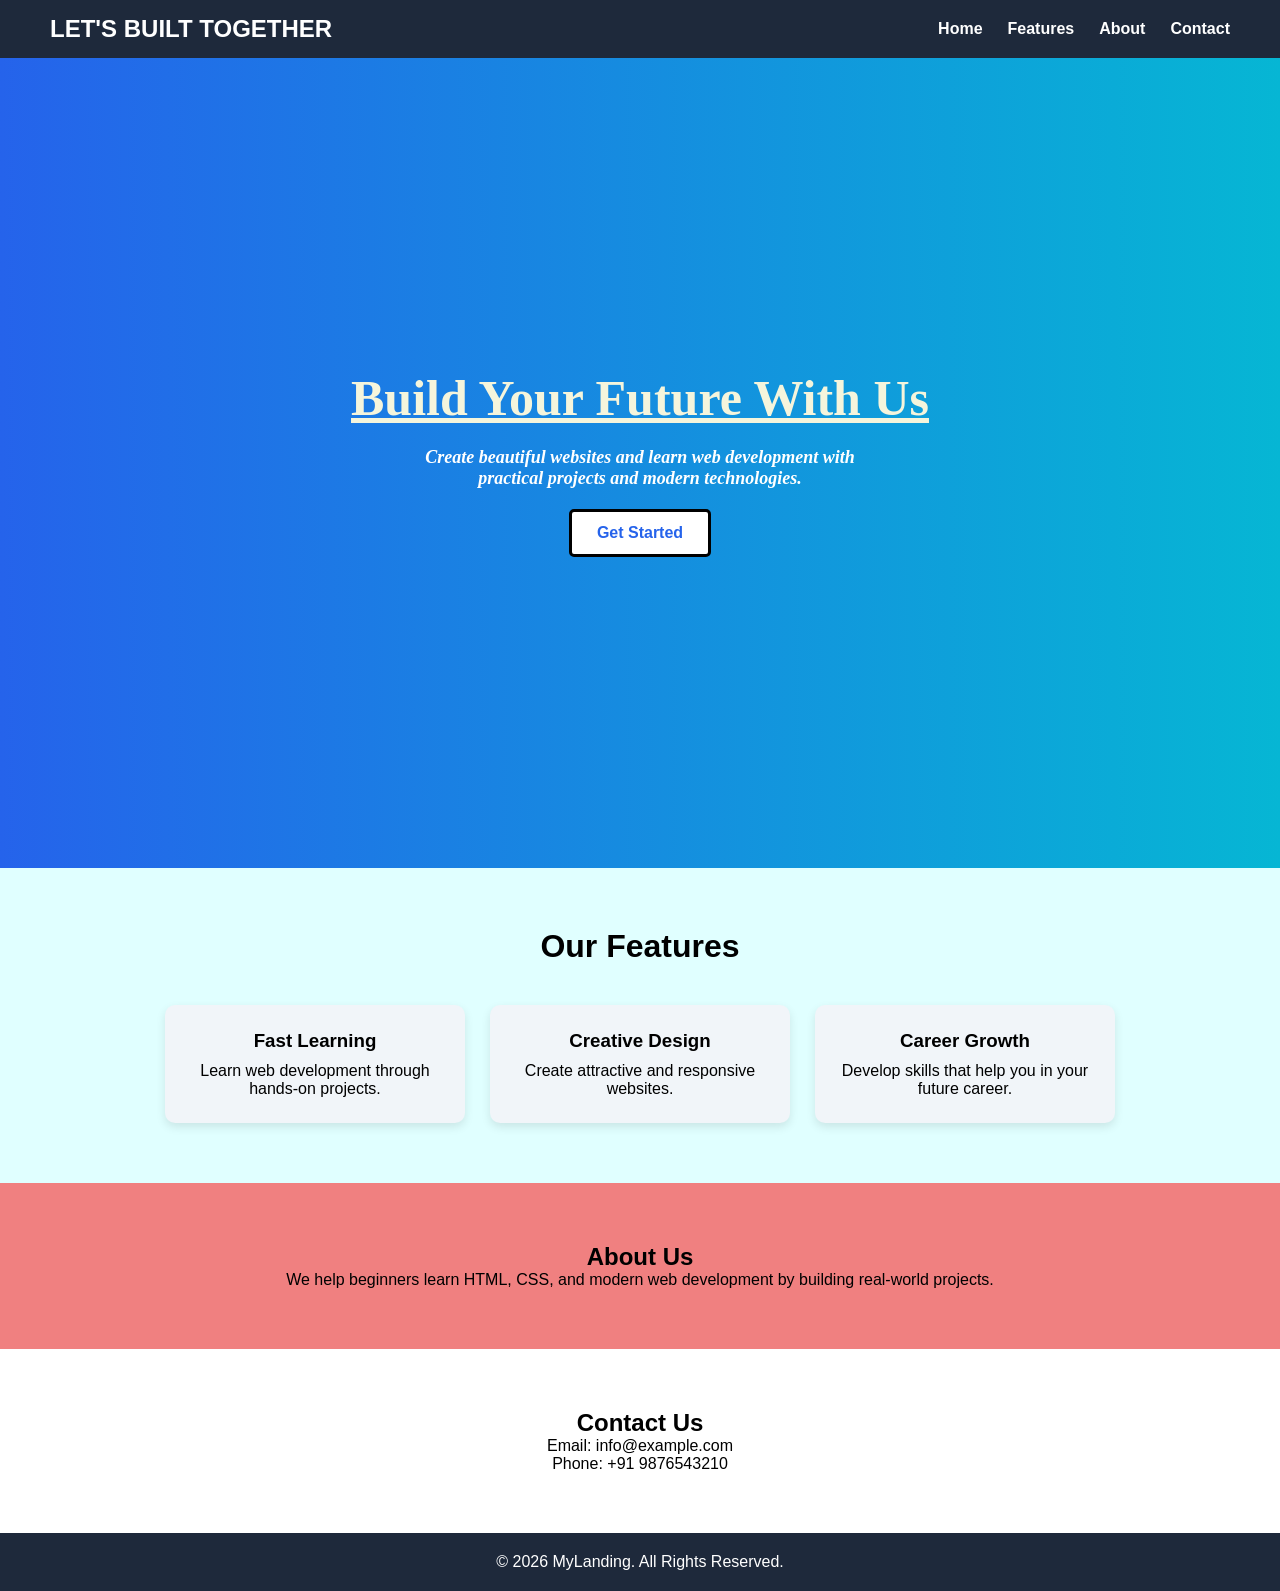
==== index.html @ 7205c3d4 "Rename landing page.html to index.html" ====
<!DOCTYPE html>
<html lang="en">
<head>
    <meta charset="UTF-8">
    <meta name="viewport" content="width=device-width, initial-scale=1.0">
    <title>Creative Landing Page</title>
    <link rel="stylesheet" href="style1.css">
</head>
<body>

    <!-- Header -->
    <header>
        <nav>
            <h2 class="logo">LET'S BUILT TOGETHER</h2>
            <ul>
                <li><a href="#">Home</a></li>
                <li><a href="#features">Features</a></li>
                <li><a href="#about">About</a></li>
                <li><a href="#contact">Contact</a></li>
            </ul>
        </nav>
    </header>

    <!-- Hero Section -->
    <section class="hero">
        <div class="hero-content">
            <h1>Build Your Future With Us</h1>
            <p>
                Create beautiful websites and learn web development
                with practical projects and modern technologies.
            </p>
            <button>Get Started</button>
        </div>
    </section>

    <!-- Features Section -->
    <section id="features" class="features">
        <h2>Our Features</h2>

        <div class="feature-container">
            <div class="card">
                <h3>Fast Learning</h3>
                <p>Learn web development through hands-on projects.</p>
            </div>

            <div class="card">
                <h3>Creative Design</h3>
                <p>Create attractive and responsive websites.</p>
            </div>

            <div class="card">
                <h3>Career Growth</h3>
                <p>Develop skills that help you in your future career.</p>
            </div>
        </div>
    </section>

    <!-- About Section -->
    <section id="about" class="about">
        <h2>About Us</h2>
        <p>
            We help beginners learn HTML, CSS, and modern web
            development by building real-world projects.
        </p>
    </section>

    <!-- Contact Section -->
    <section id="contact" class="contact">
        <h2>Contact Us</h2>
        <p>Email: info@example.com</p>
        <p>Phone: +91 9876543210</p>
    </section>

    <!-- Footer -->
    <footer>
        <p>© 2026 MyLanding. All Rights Reserved.</p>
    </footer>

</body>
</html>
---- style1.css ----
*{
    margin:0;
    padding:0;
    box-sizing:border-box;
    font-family:Arial, sans-serif;
}

/* Header */
header{
    background:#1e293b;
    padding:15px 50px;
}

nav{
    display:flex;
    justify-content:space-between;
    align-items:center;
}

.logo{
    color:white;
}

nav ul{
    list-style:none;
    display:flex;
}

nav ul li{
    margin-left:25px;
}

nav ul li a{
    text-decoration:none;
    color:white;
    font-weight:bold;
}

nav ul li a:hover{
    color:#38bdf8;
}

/* Hero Section */
.hero{
    height:90vh;
    background:linear-gradient(to right,#2563eb,#06b6d4);
    display:flex;
    justify-content:center;
    align-items:center;
    text-align:center;
    color:white;
}

.hero-content h1{
    font-size:50px;
    margin-bottom:20px;
    font-family: 'Times New Roman', Times, serif;
    text-decoration: underline;
    color: beige;
}

.hero-content p{
    font-size:18px;
    width:60%;
    margin:auto;
    margin-bottom:20px;
    font-style:italic;
    font-weight: bold;
    font-family: Cambria, Cochin, Georgia, Times, 'Times New Roman', serif;
}

.hero button{
    padding:12px 25px;
    border:solid;
    border-color: black;
    border-radius:5px;
    background:white;
    color:#2563eb;
    font-size:16px;
    cursor:pointer;
    font-weight:bold;
    font-family: 'Franklin Gothic Medium', 'Arial Narrow', Arial, sans-serif;
}

.hero button:hover{
    background:pink;
}

/* Features */
.features{
    padding:60px 50px;
    text-align:center;
    background-color: lightcyan;
}

.features h2{
    margin-bottom:40px;
    color:black;
    font-size: xx-large;
    font-style: bolder;
}

.feature-container{
    display:flex;
    justify-content:center;
    gap:25px;
    flex-wrap:wrap;
}

.card{
    width:300px;
    padding:25px;
    border-radius:10px;
    background:#f1f5f9;
    box-shadow:0px 4px 10px rgba(0,0,0,0.1);
}

.card h3{
    margin-bottom:10px;
}

/* About */
.about{
    background:lightcoral;
    padding:60px;
    text-align:center;
    font-family: 'Franklin Gothic Medium', 'Arial Narrow', Arial, sans-serif;
}

/* Contact */
.contact{
    padding:60px;
    text-align:center;
}

/* Footer */
footer{
    background:#1e293b;
    color:white;
    text-align:center;
    padding:20px;
}
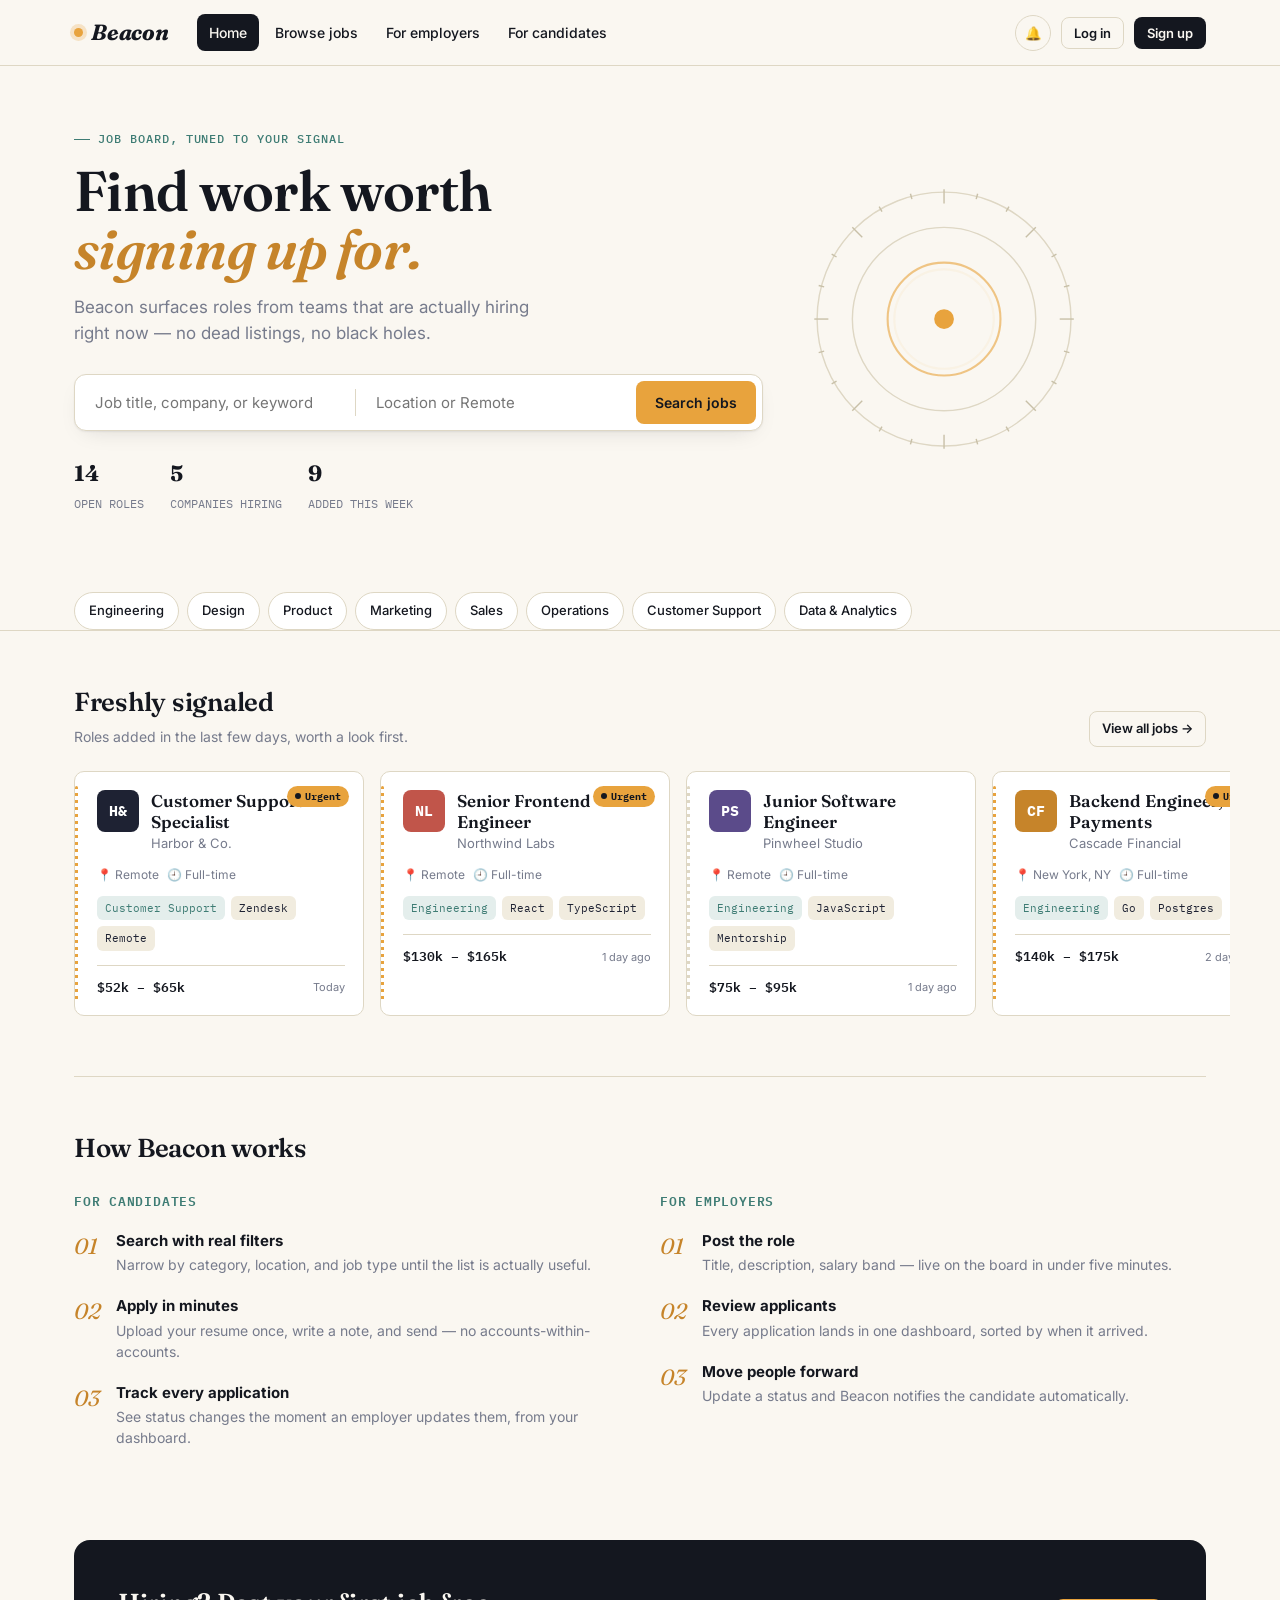
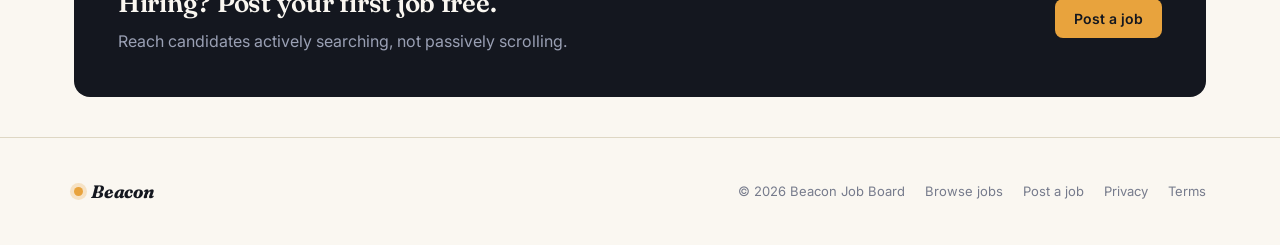
==== commit 86d5e6f2: "Rename beacon-job-board.html to index.html" ====
--- a/index.html
+++ b/index.html
@@ -1,80 +1,1204 @@
-<!DOCTYPE html>
-<html lang="en">
-<head>
-    <meta charset="UTF-8">
-    <meta name="viewport" content="width=device-width, initial-scale=1.0">
-    <title>Creative Landing Page</title>
-    <link rel="stylesheet" href="style1.css">
-</head>
-<body>
-
-    <!-- Header -->
-    <header>
-        <nav>
-            <h2 class="logo">LET'S BUILT TOGETHER</h2>
-            <ul>
-                <li><a href="#">Home</a></li>
-                <li><a href="#features">Features</a></li>
-                <li><a href="#about">About</a></li>
-                <li><a href="#contact">Contact</a></li>
-            </ul>
-        </nav>
-    </header>
-
-    <!-- Hero Section -->
-    <section class="hero">
-        <div class="hero-content">
-            <h1>Build Your Future With Us</h1>
-            <p>
-                Create beautiful websites and learn web development
-                with practical projects and modern technologies.
-            </p>
-            <button>Get Started</button>
-        </div>
-    </section>
-
-    <!-- Features Section -->
-    <section id="features" class="features">
-        <h2>Our Features</h2>
-
-        <div class="feature-container">
-            <div class="card">
-                <h3>Fast Learning</h3>
-                <p>Learn web development through hands-on projects.</p>
-            </div>
-
-            <div class="card">
-                <h3>Creative Design</h3>
-                <p>Create attractive and responsive websites.</p>
-            </div>
-
-            <div class="card">
-                <h3>Career Growth</h3>
-                <p>Develop skills that help you in your future career.</p>
-            </div>
-        </div>
-    </section>
-
-    <!-- About Section -->
-    <section id="about" class="about">
-        <h2>About Us</h2>
-        <p>
-            We help beginners learn HTML, CSS, and modern web
-            development by building real-world projects.
-        </p>
-    </section>
-
-    <!-- Contact Section -->
-    <section id="contact" class="contact">
-        <h2>Contact Us</h2>
-        <p>Email: info@example.com</p>
-        <p>Phone: +91 9876543210</p>
-    </section>
-
-    <!-- Footer -->
-    <footer>
-        <p>© 2026 MyLanding. All Rights Reserved.</p>
-    </footer>
-
-</body>
-</html>
+<!DOCTYPE html>
+<html lang="en">
+<head>
+<meta charset="UTF-8">
+<meta name="viewport" content="width=device-width, initial-scale=1.0">
+<title>Beacon — Find work worth signing up for</title>
+<link rel="preconnect" href="https://fonts.googleapis.com">
+<link href="https://fonts.googleapis.com/css2?family=Fraunces:ital,opsz,wght@0,9..144,400;0,9..144,600;0,9..144,700;1,9..144,600&family=Inter:wght@400;500;600;700&family=IBM+Plex+Mono:wght@400;500&display=swap" rel="stylesheet">
+<style>
+/* ============ TOKENS ============ */
+:root{
+  --ink:#14171F;
+  --ink-soft:#1E2233;
+  --paper:#FAF7F1;
+  --paper-dim:#F1ECDF;
+  --line:#DED7C4;
+  --line-dark:#333750;
+  --amber:#E8A33D;
+  --amber-dark:#C6842A;
+  --teal:#3E7C74;
+  --teal-dim:#E4EEEC;
+  --rose:#C1554A;
+  --rose-dim:#F6E4E2;
+  --text-muted:#767B8C;
+  --text-on-dark-muted:#9AA0B4;
+  --radius:10px;
+  --shadow:0 1px 2px rgba(20,23,31,0.06), 0 8px 24px -12px rgba(20,23,31,0.18);
+  --serif:'Fraunces', Georgia, serif;
+  --sans:'Inter', -apple-system, BlinkMacSystemFont, sans-serif;
+  --mono:'IBM Plex Mono', monospace;
+}
+*{box-sizing:border-box;}
+html,body{margin:0;padding:0;}
+body{
+  font-family:var(--sans);
+  background:var(--paper);
+  color:var(--ink);
+  -webkit-font-smoothing:antialiased;
+  line-height:1.5;
+}
+a{color:inherit;text-decoration:none;}
+button{font-family:inherit;cursor:pointer;}
+input,select,textarea{font-family:inherit;}
+h1,h2,h3,h4{font-family:var(--serif);font-weight:600;margin:0;letter-spacing:-0.01em;}
+p{margin:0;}
+img{max-width:100%;display:block;}
+::selection{background:var(--amber);color:var(--ink);}
+:focus-visible{outline:2px solid var(--amber-dark);outline-offset:2px;}
+
+.wrap{max-width:1180px;margin:0 auto;padding:0 24px;}
+@media(max-width:640px){.wrap{padding:0 16px;}}
+
+/* ============ NAV ============ */
+.nav{
+  position:sticky;top:0;z-index:40;
+  background:rgba(250,247,241,0.92);
+  backdrop-filter:blur(10px);
+  border-bottom:1px solid var(--line);
+}
+.nav-inner{max-width:1180px;margin:0 auto;padding:14px 24px;display:flex;align-items:center;gap:28px;}
+.brand{display:flex;align-items:center;gap:8px;font-family:var(--serif);font-style:italic;font-weight:700;font-size:22px;letter-spacing:-0.01em;}
+.brand-dot{width:9px;height:9px;border-radius:50%;background:var(--amber);box-shadow:0 0 0 4px rgba(232,163,61,0.25);flex-shrink:0;}
+.nav-links{display:flex;gap:4px;flex:1;}
+.nav-link{padding:8px 12px;border-radius:8px;font-size:14px;font-weight:500;color:var(--ink);}
+.nav-link:hover{background:var(--paper-dim);}
+.nav-link.active{background:var(--ink);color:var(--paper);}
+.nav-right{display:flex;align-items:center;gap:10px;}
+.icon-btn{width:36px;height:36px;border-radius:50%;border:1px solid var(--line);background:transparent;display:flex;align-items:center;justify-content:center;position:relative;}
+.icon-btn:hover{background:var(--paper-dim);}
+.badge-count{position:absolute;top:-4px;right:-4px;background:var(--rose);color:#fff;font-size:10px;font-weight:700;min-width:16px;height:16px;border-radius:8px;display:flex;align-items:center;justify-content:center;padding:0 3px;font-family:var(--mono);}
+.btn{
+  display:inline-flex;align-items:center;gap:6px;justify-content:center;
+  padding:10px 18px;border-radius:8px;font-size:14px;font-weight:600;border:1px solid transparent;
+  transition:transform .12s ease, background .12s ease;
+}
+.btn:active{transform:scale(0.97);}
+.btn-primary{background:var(--ink);color:var(--paper);}
+.btn-primary:hover{background:var(--ink-soft);}
+.btn-amber{background:var(--amber);color:var(--ink);}
+.btn-amber:hover{background:var(--amber-dark);}
+.btn-ghost{background:transparent;border-color:var(--line);color:var(--ink);}
+.btn-ghost:hover{background:var(--paper-dim);}
+.btn-sm{padding:7px 12px;font-size:13px;}
+.btn-danger{background:var(--rose-dim);color:var(--rose);}
+.btn-danger:hover{background:#f0d2ce;}
+.btn-block{width:100%;}
+.user-chip{display:flex;align-items:center;gap:8px;padding:5px 12px 5px 5px;border-radius:24px;background:var(--paper-dim);border:1px solid var(--line);font-size:13px;font-weight:600;}
+.avatar{width:28px;height:28px;border-radius:50%;display:flex;align-items:center;justify-content:center;font-family:var(--mono);font-size:12px;font-weight:700;color:#fff;flex-shrink:0;}
+.hamburger{display:none;width:36px;height:36px;border:1px solid var(--line);border-radius:8px;background:transparent;align-items:center;justify-content:center;}
+.mobile-menu{display:none;flex-direction:column;gap:2px;padding:10px 16px 16px;border-bottom:1px solid var(--line);background:var(--paper);}
+.mobile-menu.open{display:flex;}
+.mobile-menu .nav-link{padding:12px;}
+
+@media(max-width:860px){
+  .nav-links{display:none;}
+  .hamburger{display:flex;}
+}
+
+/* ============ HERO ============ */
+.hero{position:relative;overflow:hidden;border-bottom:1px solid var(--line);}
+.hero-inner{max-width:1180px;margin:0 auto;padding:64px 24px 56px;display:grid;grid-template-columns:1.1fr 0.7fr;gap:40px;align-items:center;}
+.eyebrow{font-family:var(--mono);font-size:12px;letter-spacing:0.08em;text-transform:uppercase;color:var(--teal);font-weight:500;display:flex;align-items:center;gap:8px;margin-bottom:14px;}
+.eyebrow::before{content:'';width:16px;height:1px;background:var(--teal);}
+.hero h1{font-size:clamp(34px,5vw,56px);line-height:1.03;max-width:620px;}
+.hero h1 em{font-style:italic;color:var(--amber-dark);}
+.hero-sub{margin-top:18px;font-size:17px;color:var(--text-muted);max-width:480px;}
+.search-bar{margin-top:28px;display:flex;background:#fff;border:1px solid var(--line);border-radius:12px;box-shadow:var(--shadow);padding:6px;gap:6px;}
+.search-bar input{flex:1;border:none;background:transparent;padding:12px 14px;font-size:15px;min-width:0;}
+.search-bar input:focus{outline:none;}
+.search-bar .divider{width:1px;background:var(--line);margin:8px 0;}
+.search-bar button{white-space:nowrap;}
+@media(max-width:640px){.search-bar{flex-direction:column;}.search-bar .divider{display:none;}}
+.stat-row{display:flex;gap:26px;margin-top:26px;flex-wrap:wrap;}
+.stat b{font-family:var(--serif);font-size:22px;display:block;}
+.stat span{font-size:12px;color:var(--text-muted);font-family:var(--mono);}
+.beacon-graphic{position:relative;width:100%;aspect-ratio:1;max-width:340px;justify-self:end;}
+@media(max-width:860px){.hero-inner{grid-template-columns:1fr;}.beacon-graphic{display:none;}}
+
+/* ============ CHIPS ============ */
+.chip-row{display:flex;gap:8px;flex-wrap:wrap;padding:22px 0 0;}
+.chip{padding:8px 14px;border-radius:20px;border:1px solid var(--line);background:#fff;font-size:13px;font-weight:500;white-space:nowrap;}
+.chip:hover{border-color:var(--ink);}
+.chip.active{background:var(--ink);color:var(--paper);border-color:var(--ink);}
+
+/* ============ SECTION ============ */
+.section{padding:52px 0;}
+.section-head{display:flex;justify-content:space-between;align-items:flex-end;margin-bottom:24px;gap:16px;}
+.section-head h2{font-size:26px;}
+.section-head .sub{color:var(--text-muted);font-size:14px;margin-top:4px;}
+
+/* ============ JOB CARD ============ */
+.card-scroll{display:flex;gap:16px;overflow-x:auto;padding-bottom:8px;margin:0 -24px;padding-left:24px;padding-right:24px;}
+.card-scroll::-webkit-scrollbar{height:6px;}
+.card-scroll::-webkit-scrollbar-thumb{background:var(--line);border-radius:3px;}
+.job-card{
+  position:relative;background:#fff;border:1px solid var(--line);border-radius:var(--radius);
+  padding:18px 18px 18px 22px;cursor:pointer;transition:box-shadow .15s ease, transform .15s ease, border-color .15s ease;
+}
+.job-card:hover{box-shadow:var(--shadow);border-color:#c8c0a8;transform:translateY(-2px);}
+.job-card::before{
+  content:'';position:absolute;left:0;top:14px;bottom:14px;width:3px;border-radius:2px;
+  background:repeating-linear-gradient(to bottom, var(--line) 0 3px, transparent 3px 7px);
+}
+.job-card.urgent::before{background:repeating-linear-gradient(to bottom, var(--amber) 0 3px, transparent 3px 7px);}
+.card-scroll .job-card{min-width:290px;max-width:290px;flex-shrink:0;}
+.job-top{display:flex;gap:12px;align-items:flex-start;}
+.logo-sq{width:42px;height:42px;border-radius:8px;flex-shrink:0;display:flex;align-items:center;justify-content:center;color:#fff;font-family:var(--mono);font-weight:700;font-size:15px;}
+.job-title{font-family:var(--serif);font-size:17px;font-weight:600;line-height:1.25;}
+.job-company{font-size:13px;color:var(--text-muted);margin-top:2px;}
+.job-meta{display:flex;flex-wrap:wrap;gap:8px;margin-top:12px;font-size:12px;color:var(--text-muted);}
+.job-meta span{display:flex;align-items:center;gap:4px;}
+.tag-row{display:flex;flex-wrap:wrap;gap:6px;margin-top:12px;}
+.tag{background:var(--paper-dim);border-radius:6px;padding:4px 8px;font-size:11px;font-family:var(--mono);color:var(--ink-soft);}
+.tag.teal{background:var(--teal-dim);color:var(--teal);}
+.tag.amber{background:#FBEBD1;color:var(--amber-dark);}
+.job-foot{display:flex;justify-content:space-between;align-items:center;margin-top:14px;padding-top:12px;border-top:1px solid var(--line);}
+.salary{font-family:var(--mono);font-size:13px;font-weight:600;}
+.posted{font-size:11px;color:var(--text-muted);}
+.urgent-pill{position:absolute;top:14px;right:14px;background:var(--amber);color:var(--ink);font-size:10px;font-weight:700;padding:3px 8px;border-radius:12px;font-family:var(--mono);display:flex;align-items:center;gap:4px;}
+.pulse-dot{width:6px;height:6px;border-radius:50%;background:var(--ink);animation:pulse 1.6s infinite;}
+@keyframes pulse{0%,100%{opacity:1;}50%{opacity:0.3;}}
+
+.job-grid{display:grid;grid-template-columns:repeat(auto-fill,minmax(280px,1fr));gap:16px;}
+
+/* ============ LISTINGS LAYOUT ============ */
+.listings-layout{display:grid;grid-template-columns:250px 1fr;gap:32px;align-items:flex-start;}
+@media(max-width:860px){.listings-layout{grid-template-columns:1fr;}}
+.filter-panel{background:#fff;border:1px solid var(--line);border-radius:var(--radius);padding:20px;position:sticky;top:80px;}
+.filter-group{margin-bottom:22px;}
+.filter-group:last-child{margin-bottom:0;}
+.filter-group h4{font-size:12px;text-transform:uppercase;letter-spacing:0.06em;font-family:var(--mono);color:var(--text-muted);margin-bottom:10px;font-weight:500;}
+.check-row{display:flex;align-items:center;gap:8px;padding:5px 0;font-size:14px;cursor:pointer;}
+.check-row input{width:15px;height:15px;accent-color:var(--ink);}
+.select-field{width:100%;padding:9px 10px;border:1px solid var(--line);border-radius:7px;background:#fff;font-size:14px;}
+.mobile-filter-toggle{display:none;margin-bottom:16px;}
+@media(max-width:860px){
+  .filter-panel{position:static;display:none;}
+  .filter-panel.open{display:block;}
+  .mobile-filter-toggle{display:flex;}
+}
+.results-head{display:flex;justify-content:space-between;align-items:center;margin-bottom:16px;flex-wrap:wrap;gap:10px;}
+.results-count{font-size:14px;color:var(--text-muted);}
+.results-count b{color:var(--ink);}
+.listings-list{display:flex;flex-direction:column;gap:12px;}
+.listings-list .job-card{padding:20px 20px 20px 24px;}
+.listings-list .job-top{align-items:center;}
+.empty-state{text-align:center;padding:60px 20px;color:var(--text-muted);}
+.empty-state h3{color:var(--ink);margin-bottom:8px;}
+
+/* ============ JOB DETAIL ============ */
+.detail-layout{display:grid;grid-template-columns:1fr 300px;gap:40px;align-items:flex-start;}
+@media(max-width:860px){.detail-layout{grid-template-columns:1fr;}}
+.detail-header{border-bottom:1px solid var(--line);padding-bottom:24px;margin-bottom:24px;}
+.back-link{display:inline-flex;align-items:center;gap:6px;font-size:13px;color:var(--text-muted);margin-bottom:18px;font-weight:500;}
+.back-link:hover{color:var(--ink);}
+.detail-title-row{display:flex;gap:16px;align-items:flex-start;}
+.detail-title-row h1{font-size:clamp(24px,3.4vw,34px);}
+.detail-meta{display:flex;gap:16px;flex-wrap:wrap;margin-top:12px;font-size:14px;color:var(--text-muted);}
+.detail-meta span{display:flex;align-items:center;gap:6px;}
+.detail-body h3{font-size:16px;margin:26px 0 10px;}
+.detail-body p, .detail-body li{color:#3B3F4D;font-size:15px;line-height:1.7;}
+.detail-body ul{padding-left:20px;margin:0;}
+.detail-body li{margin-bottom:6px;}
+.side-card{background:#fff;border:1px solid var(--line);border-radius:var(--radius);padding:20px;margin-bottom:16px;}
+.side-card h4{font-size:13px;text-transform:uppercase;letter-spacing:0.05em;font-family:var(--mono);color:var(--text-muted);margin-bottom:12px;font-weight:500;}
+.apply-box{position:sticky;top:80px;}
+.company-row{display:flex;align-items:center;gap:12px;margin-bottom:6px;}
+.company-row .logo-sq{width:44px;height:44px;}
+
+/* ============ FORMS ============ */
+.form-group{margin-bottom:18px;}
+.form-group label{display:block;font-size:13px;font-weight:600;margin-bottom:6px;}
+.form-group .hint{font-size:12px;color:var(--text-muted);margin-top:5px;}
+.form-control{width:100%;padding:11px 13px;border:1px solid var(--line);border-radius:8px;background:#fff;font-size:14px;}
+.form-control:focus{outline:none;border-color:var(--ink);}
+textarea.form-control{resize:vertical;min-height:100px;font-family:inherit;}
+.form-row{display:grid;grid-template-columns:1fr 1fr;gap:14px;}
+@media(max-width:520px){.form-row{grid-template-columns:1fr;}}
+.file-drop{border:1.5px dashed var(--line);border-radius:10px;padding:22px;text-align:center;cursor:pointer;background:var(--paper-dim);}
+.file-drop:hover{border-color:var(--ink);}
+.file-drop.has-file{border-style:solid;border-color:var(--teal);background:var(--teal-dim);}
+.role-toggle{display:flex;border:1px solid var(--line);border-radius:9px;overflow:hidden;margin-bottom:20px;}
+.role-toggle button{flex:1;padding:11px;background:#fff;font-size:14px;font-weight:600;border:none;color:var(--text-muted);}
+.role-toggle button.active{background:var(--ink);color:var(--paper);}
+.security-note{display:flex;gap:8px;align-items:flex-start;font-size:12px;color:var(--text-muted);margin-top:14px;padding:10px 12px;background:var(--paper-dim);border-radius:8px;}
+
+/* ============ MODAL ============ */
+.modal-overlay{position:fixed;inset:0;background:rgba(20,23,31,0.5);z-index:100;display:flex;align-items:center;justify-content:center;padding:20px;animation:fadeIn .15s ease;}
+@keyframes fadeIn{from{opacity:0;}to{opacity:1;}}
+.modal{background:#fff;border-radius:14px;max-width:440px;width:100%;padding:28px;max-height:90vh;overflow-y:auto;box-shadow:0 20px 60px rgba(0,0,0,0.25);}
+.modal.wide{max-width:560px;}
+.modal-head{display:flex;justify-content:space-between;align-items:center;margin-bottom:20px;}
+.modal-head h3{font-size:20px;}
+.modal-close{width:30px;height:30px;border-radius:50%;border:none;background:var(--paper-dim);font-size:16px;}
+.tabs{display:flex;gap:4px;border-bottom:1px solid var(--line);margin-bottom:24px;}
+.tab-btn{padding:10px 16px;font-size:14px;font-weight:600;color:var(--text-muted);border-bottom:2px solid transparent;background:none;border-top:none;border-left:none;border-right:none;margin-bottom:-1px;}
+.tab-btn.active{color:var(--ink);border-bottom-color:var(--amber);}
+
+/* ============ DASHBOARD ============ */
+.dash-head{display:flex;justify-content:space-between;align-items:center;margin-bottom:8px;flex-wrap:wrap;gap:12px;}
+.stat-cards{display:grid;grid-template-columns:repeat(auto-fit,minmax(150px,1fr));gap:14px;margin:24px 0 32px;}
+.stat-card{background:#fff;border:1px solid var(--line);border-radius:var(--radius);padding:18px;}
+.stat-card b{font-family:var(--serif);font-size:28px;display:block;}
+.stat-card span{font-size:12px;color:var(--text-muted);font-family:var(--mono);}
+.table-wrap{background:#fff;border:1px solid var(--line);border-radius:var(--radius);overflow:hidden;}
+.dtable{width:100%;border-collapse:collapse;font-size:14px;}
+.dtable th{text-align:left;padding:12px 16px;font-size:11px;text-transform:uppercase;letter-spacing:0.05em;color:var(--text-muted);font-family:var(--mono);font-weight:500;background:var(--paper-dim);border-bottom:1px solid var(--line);}
+.dtable td{padding:14px 16px;border-bottom:1px solid var(--line);vertical-align:middle;}
+.dtable tr:last-child td{border-bottom:none;}
+.dtable .actions{display:flex;gap:6px;flex-wrap:wrap;}
+.status-badge{padding:4px 10px;border-radius:20px;font-size:11px;font-weight:700;font-family:var(--mono);text-transform:uppercase;letter-spacing:0.03em;display:inline-block;}
+.status-active{background:var(--teal-dim);color:var(--teal);}
+.status-closed{background:#EEE9DC;color:var(--text-muted);}
+.status-new{background:#E3E8FB;color:#3B4FCC;}
+.status-reviewed{background:#FBEBD1;color:var(--amber-dark);}
+.status-interview{background:var(--teal-dim);color:var(--teal);}
+.status-hired{background:#DCF0D8;color:#2F7A24;}
+.status-rejected{background:var(--rose-dim);color:var(--rose);}
+@media(max-width:700px){.table-wrap{overflow-x:auto;}.dtable{min-width:640px;}}
+.skill-editor{display:flex;flex-wrap:wrap;gap:8px;margin-top:8px;}
+.skill-chip{background:var(--paper-dim);padding:5px 10px 5px 12px;border-radius:16px;font-size:12px;display:flex;align-items:center;gap:6px;}
+.skill-chip button{background:none;border:none;color:var(--text-muted);font-size:14px;line-height:1;padding:0;}
+
+/* ============ TOAST ============ */
+.toast-stack{position:fixed;bottom:20px;right:20px;z-index:200;display:flex;flex-direction:column;gap:10px;max-width:340px;}
+@media(max-width:520px){.toast-stack{left:16px;right:16px;max-width:none;}}
+.toast{background:var(--ink);color:var(--paper);padding:14px 16px;border-radius:10px;font-size:13px;display:flex;gap:10px;align-items:flex-start;box-shadow:0 10px 30px rgba(0,0,0,0.25);animation:slideUp .2s ease;}
+@keyframes slideUp{from{opacity:0;transform:translateY(8px);}to{opacity:1;transform:translateY(0);}}
+.toast b{color:var(--amber);}
+
+/* ============ FOOTER ============ */
+.site-footer{border-top:1px solid var(--line);padding:40px 0;margin-top:40px;}
+.footer-row{display:flex;justify-content:space-between;align-items:center;flex-wrap:wrap;gap:16px;}
+.footer-row .brand{font-size:18px;}
+.footer-links{display:flex;gap:20px;font-size:13px;color:var(--text-muted);flex-wrap:wrap;}
+
+/* ============ HOW IT WORKS ============ */
+.how-grid{display:grid;grid-template-columns:1fr 1fr;gap:40px;}
+@media(max-width:760px){.how-grid{grid-template-columns:1fr;}}
+.how-col h3{font-size:13px;text-transform:uppercase;letter-spacing:0.06em;font-family:var(--mono);color:var(--teal);margin-bottom:18px;}
+.step{display:flex;gap:14px;margin-bottom:20px;}
+.step-num{font-family:var(--serif);font-style:italic;font-size:22px;color:var(--amber-dark);flex-shrink:0;width:28px;}
+.step p{font-size:14px;color:var(--text-muted);margin-top:2px;}
+.step strong{font-size:15px;display:block;}
+
+.cta-band{background:var(--ink);color:var(--paper);border-radius:16px;padding:44px;display:flex;justify-content:space-between;align-items:center;flex-wrap:wrap;gap:20px;margin:20px 0;}
+.cta-band h2{color:var(--paper);font-size:26px;}
+.cta-band p{color:var(--text-on-dark-muted);margin-top:6px;}
+
+.notif-panel{position:absolute;top:48px;right:0;width:320px;background:#fff;border:1px solid var(--line);border-radius:12px;box-shadow:var(--shadow);z-index:60;overflow:hidden;}
+.notif-item{padding:14px 16px;border-bottom:1px solid var(--line);font-size:13px;}
+.notif-item:last-child{border-bottom:none;}
+.notif-item .t{font-size:11px;color:var(--text-muted);font-family:var(--mono);margin-top:4px;}
+.notif-empty{padding:24px;text-align:center;color:var(--text-muted);font-size:13px;}
+
+.page-pad{padding:40px 0 60px;}
+.center-col{max-width:520px;margin:0 auto;}
+.success-box{text-align:center;padding:50px 20px;}
+.success-icon{width:64px;height:64px;border-radius:50%;background:var(--teal-dim);color:var(--teal);display:flex;align-items:center;justify-content:center;margin:0 auto 20px;font-size:28px;}
+</style>
+</head>
+<body>
+<div id="app"></div>
+<div id="toast-stack" class="toast-stack"></div>
+
+<script>
+(function(){
+
+/* ================= DATA ================= */
+const CATEGORIES = ['Engineering','Design','Product','Marketing','Sales','Operations','Customer Support','Data & Analytics'];
+const TYPES = ['Full-time','Part-time','Contract','Internship'];
+const AVATAR_COLORS = ['#3E7C74','#C6842A','#3B4FCC','#C1554A','#5B4B8A','#1E2233','#2F7A24'];
+
+function colorFor(str){
+  let h=0; for(let i=0;i<str.length;i++) h = str.charCodeAt(i) + ((h<<5)-h);
+  return AVATAR_COLORS[Math.abs(h)%AVATAR_COLORS.length];
+}
+function initials(name){
+  return name.split(' ').map(w=>w[0]).slice(0,2).join('').toUpperCase();
+}
+
+let jobIdCounter = 100;
+const RAW_JOBS = [
+ {title:'Senior Frontend Engineer',company:'Northwind Labs',category:'Engineering',location:'Remote',type:'Full-time',salaryMin:130,salaryMax:165,daysAgo:1,urgent:true,tags:['React','TypeScript','Remote-first'],desc:"Northwind Labs builds infrastructure tooling used by thousands of engineering teams. You'll own the frontend architecture for our developer dashboard, working closely with design and platform engineering.",resp:['Lead the rebuild of our core dashboard in React and TypeScript','Set frontend architecture standards across three product teams','Mentor two mid-level engineers and review design proposals','Partner with product and design on new feature rollouts'],reqs:['5+ years building production web applications','Deep knowledge of React, TypeScript, and modern build tooling','Experience owning architecture decisions, not just implementing them','Comfortable working async across time zones']},
+ {title:'Product Designer',company:'Northwind Labs',category:'Design',location:'San Francisco, CA',type:'Full-time',salaryMin:115,salaryMax:145,daysAgo:3,urgent:false,tags:['Figma','Design Systems'],desc:"We're looking for a product designer to help shape the next generation of our developer tools, from early concept sketches through shipped, polished UI.",resp:['Design end-to-end flows for new platform features','Maintain and extend our shared component library','Run lightweight user research and synthesize findings','Collaborate directly with engineers during implementation'],reqs:['3+ years of product design experience','A portfolio showing systems thinking, not just visuals','Fluency in Figma and prototyping tools','Experience designing for technical audiences a plus']},
+ {title:'Backend Engineer, Payments',company:'Cascade Financial',category:'Engineering',location:'New York, NY',type:'Full-time',salaryMin:140,salaryMax:175,daysAgo:2,urgent:true,tags:['Go','Postgres','Fintech'],desc:"Cascade Financial is rebuilding how small businesses move money. Join the payments team to build the ledger and settlement systems that process millions of transactions monthly.",resp:['Design and build services handling money movement and settlement','Improve reliability and observability of the payments pipeline','Work with compliance to ensure regulatory requirements are met','Participate in an on-call rotation for payment-critical services'],reqs:['4+ years backend engineering experience, ideally with Go or Java','Experience with distributed systems and data consistency guarantees','Prior fintech or payments experience is a strong plus','Comfort working in a regulated environment']},
+ {title:'Growth Marketing Manager',company:'Cascade Financial',category:'Marketing',location:'New York, NY',type:'Full-time',salaryMin:95,salaryMax:120,daysAgo:6,urgent:false,tags:['SEO','Lifecycle','B2B'],desc:"Own the growth marketing function for Cascade's small business banking product, from acquisition campaigns through lifecycle and retention programs.",resp:['Plan and execute paid and organic acquisition campaigns','Build lifecycle email and in-app messaging programs','Own the growth marketing budget and report on ROI','Partner with product on onboarding and activation experiments'],reqs:['4+ years in growth or performance marketing, B2B preferred','Strong analytical skills and comfort with SQL basics','Experience with lifecycle tools like Braze or Customer.io','Excellent written communication']},
+ {title:'Customer Support Specialist',company:'Harbor & Co.',category:'Customer Support',location:'Remote',type:'Full-time',salaryMin:52,salaryMax:65,daysAgo:0,urgent:true,tags:['Zendesk','Remote'],desc:"Harbor & Co. sells handmade home goods to customers worldwide. We're looking for a support specialist who genuinely enjoys solving problems and making people's day a little better.",resp:['Respond to customer inquiries across email and chat','Troubleshoot order, shipping, and product issues','Document recurring issues and flag trends to the product team','Maintain our help center articles'],reqs:['1+ years in a customer-facing support role','Excellent written communication','Comfortable working independently in a remote setting','Experience with Zendesk or similar tools a plus']},
+ {title:'Warehouse Operations Lead',company:'Harbor & Co.',category:'Operations',location:'Austin, TX',type:'Full-time',salaryMin:58,salaryMax:70,daysAgo:9,urgent:false,tags:['Logistics','Inventory'],desc:"Lead day-to-day operations at our Austin fulfillment center, overseeing a small team and ensuring orders ship accurately and on time.",resp:['Manage daily warehouse operations and a team of six associates','Own inventory accuracy and cycle counts','Improve pick, pack, and ship processes','Coordinate with carriers on shipping logistics'],reqs:['2+ years in warehouse or fulfillment operations','Experience leading a small team','Comfortable with inventory management software','Strong organizational skills']},
+ {title:'Data Analyst',company:'Bluefield Health',category:'Data & Analytics',location:'Remote',type:'Full-time',salaryMin:90,salaryMax:115,daysAgo:4,urgent:false,tags:['SQL','Python','Healthcare'],desc:"Bluefield Health builds software for clinical scheduling. As a data analyst, you'll help clinical operations teams understand utilization and outcomes across hundreds of care sites.",resp:['Build and maintain dashboards used by clinical ops leadership','Analyze scheduling and utilization data to find efficiency gains','Partner with product to define key metrics for new features','Present findings to non-technical stakeholders'],reqs:['2+ years in a data analyst or similar role','Strong SQL skills and familiarity with Python or R','Experience with BI tools like Looker or Tableau','Healthcare experience is a plus, not required']},
+ {title:'Account Executive',company:'Bluefield Health',category:'Sales',location:'Chicago, IL',type:'Full-time',salaryMin:80,salaryMax:110,daysAgo:12,urgent:false,tags:['SaaS','Healthcare','Quota-carrying'],desc:"Sell Bluefield's scheduling platform into mid-sized clinics and hospital systems, owning the full cycle from discovery to close.",resp:['Manage a full-cycle sales pipeline for mid-market accounts','Run product demos tailored to clinical operations buyers','Negotiate contracts and close new business','Collaborate with customer success on smooth handoffs'],reqs:['3+ years of B2B SaaS sales experience','Healthcare or clinical software experience preferred','Track record of hitting or exceeding quota','Comfortable with a consultative sales process']},
+ {title:'Junior Software Engineer',company:'Pinwheel Studio',category:'Engineering',location:'Remote',type:'Full-time',salaryMin:75,salaryMax:95,daysAgo:1,urgent:false,tags:['JavaScript','Mentorship','Remote'],desc:"Pinwheel Studio makes creative tools for independent game developers. We're hiring a junior engineer to join our small, close-knit team and grow quickly with real mentorship.",resp:['Build features across our web-based editor','Fix bugs reported by our creator community','Pair regularly with senior engineers on larger projects','Write tests and documentation for what you ship'],reqs:['1-2 years of professional or internship experience','Solid JavaScript fundamentals','Genuine curiosity and willingness to ask questions','A portfolio or side projects are a plus']},
+ {title:'UX Researcher (Contract)',company:'Pinwheel Studio',category:'Design',location:'Remote',type:'Contract',salaryMin:60,salaryMax:75,daysAgo:15,urgent:false,tags:['Research','3-month contract'],desc:"A three-month contract to run a foundational research study on how independent creators discover and adopt new tools inside our editor.",resp:['Plan and conduct 15-20 user interviews','Synthesize findings into an actionable report','Present recommendations to the product and design team','Help define research practices for future studies'],reqs:['3+ years of UX research experience','Experience with both qualitative and quantitative methods','Strong synthesis and storytelling skills','Available for a 3-month engagement']},
+ {title:'DevOps Engineer',company:'Cascade Financial',category:'Engineering',location:'Remote',type:'Full-time',salaryMin:135,salaryMax:160,daysAgo:5,urgent:false,tags:['AWS','Kubernetes','Terraform'],desc:"Own the infrastructure that keeps Cascade's payment systems reliable, secure, and easy for other engineers to deploy against.",resp:['Maintain and improve our Kubernetes-based infrastructure','Build CI/CD pipelines used by every engineering team','Own infrastructure-as-code practices with Terraform','Lead incident response for infrastructure issues'],reqs:['4+ years in DevOps, SRE, or infrastructure engineering','Deep experience with AWS, Kubernetes, and Terraform','Strong understanding of security best practices','Experience in a regulated or high-uptime environment']},
+ {title:'Marketing Intern',company:'Harbor & Co.',category:'Marketing',location:'Austin, TX',type:'Internship',salaryMin:20,salaryMax:24,daysAgo:8,urgent:false,tags:['Internship','Content'],desc:"A summer internship supporting the Harbor & Co. marketing team across content, social, and email campaigns.",resp:['Draft copy for email campaigns and product pages','Support social media content calendar and scheduling','Help analyze campaign performance data','Assist with photoshoots for new product launches'],reqs:['Currently pursuing a degree in marketing, communications, or related field','Strong writing skills','Interest in ecommerce or consumer brands','Available for a 10-12 week summer internship']},
+ {title:'Product Manager, Platform',company:'Northwind Labs',category:'Product',location:'San Francisco, CA',type:'Full-time',salaryMin:145,salaryMax:180,daysAgo:2,urgent:true,tags:['B2B','Developer Tools'],desc:"Own the roadmap for Northwind's platform APIs, working directly with the engineers and customers who build on top of us every day.",resp:['Define and prioritize the platform API roadmap','Talk to customers weekly to understand integration pain points','Write clear specs and partner closely with engineering','Track adoption metrics and report progress to leadership'],reqs:['4+ years of product management experience','Experience with developer-facing or API products','Strong technical fluency, ability to read API docs and specs','Excellent written and verbal communication']},
+ {title:'Part-Time Bookkeeper',company:'Harbor & Co.',category:'Operations',location:'Austin, TX',type:'Part-time',salaryMin:28,salaryMax:34,daysAgo:20,urgent:false,tags:['QuickBooks','Part-time'],desc:"Support our small finance team with day-to-day bookkeeping for a growing ecommerce business, roughly 20 hours per week.",resp:['Reconcile accounts payable and receivable weekly','Maintain accurate records in QuickBooks','Prepare monthly financial summaries for leadership','Support the annual audit process'],reqs:['2+ years of bookkeeping experience','Proficiency with QuickBooks','High attention to detail','Available approximately 20 hours per week']},
+];
+
+const jobs = RAW_JOBS.map((j,i)=>({
+  id: 'job-'+(i+1),
+  applicants: Math.floor(Math.random()*40)+2,
+  status:'Active',
+  employerId: 'emp-seed',
+  ...j
+}));
+
+let notifications = [];
+function addNotification(text){
+  notifications.unshift({id:'n'+Date.now()+Math.random(), text, time:'Just now'});
+}
+
+const candidateSeed = {
+  name:'Jordan Blake', email:'jordan@blake.dev', headline:'Frontend Engineer · React & TypeScript',
+  skills:['React','TypeScript','CSS','Accessibility'], resume:'jordan-blake-resume.pdf',
+  applications:[
+    {jobId:'job-1', date:'3 days ago', status:'Reviewed'},
+    {jobId:'job-9', date:'1 week ago', status:'New'},
+  ],
+  saved:['job-4','job-13']
+};
+
+/* ================= STATE ================= */
+const state = {
+  route:'home',
+  params:{},
+  user:null, // {role:'employer'|'candidate', name, email, ...}
+  search:'', locationSearch:'',
+  filters:{categories:[], types:[], location:'', remoteOnly:false},
+  sort:'newest',
+  mobileMenuOpen:false,
+  mobileFiltersOpen:false,
+  notifPanelOpen:false,
+  authModal:null, // 'login' | 'signup' | null
+  authRole:'candidate',
+  employerTab:'overview',
+  candidateTab:'applications',
+  applyJobId:null,
+  applySubmitted:false,
+  resumeFileName:null,
+  listingsLimit:8,
+};
+
+function go(route, params){
+  state.route = route; state.params = params||{}; state.mobileMenuOpen=false; state.mobileFiltersOpen=false; state.notifPanelOpen=false;
+  window.scrollTo(0,0);
+  render();
+}
+
+/* ================= UTILS ================= */
+function timeAgo(days){
+  if(days===0) return 'Today';
+  if(days===1) return '1 day ago';
+  if(days<7) return days+' days ago';
+  if(days<14) return '1 week ago';
+  return Math.floor(days/7)+' weeks ago';
+}
+function fmtSalary(min,max){ return '$'+min+'k – $'+max+'k'; }
+function esc(s){ return String(s).replace(/[&<>"']/g, c=>({'&':'&amp;','<':'&lt;','>':'&gt;','"':'&quot;',"'":'&#39;'}[c])); }
+
+function showToast(msg, emailLine){
+  const stack = document.getElementById('toast-stack');
+  const el = document.createElement('div');
+  el.className='toast';
+  el.innerHTML = '<span>✦</span><span>'+msg+(emailLine?('<br><b>✉ '+emailLine+'</b>'):'')+'</span>';
+  stack.appendChild(el);
+  setTimeout(()=>{ el.style.transition='opacity .3s ease'; el.style.opacity='0'; setTimeout(()=>el.remove(),300); }, 3800);
+}
+
+function getJob(id){ return jobs.find(j=>j.id===id); }
+
+/* ================= TEMPLATES ================= */
+
+function beaconSVG(){
+  return `<svg viewBox="0 0 200 200" width="100%" height="100%">
+    <circle cx="100" cy="100" r="90" fill="none" stroke="#DED7C4" stroke-width="1"/>
+    <circle cx="100" cy="100" r="65" fill="none" stroke="#DED7C4" stroke-width="1"/>
+    <circle cx="100" cy="100" r="40" fill="none" stroke="#E8A33D" stroke-width="1.5" opacity="0.6"/>
+    ${Array.from({length:24}).map((_,i)=>{
+      const ang = (i/24)*Math.PI*2;
+      const r1=92, r2 = i%3===0? 82:88;
+      const x1=100+r1*Math.cos(ang), y1=100+r1*Math.sin(ang);
+      const x2=100+r2*Math.cos(ang), y2=100+r2*Math.sin(ang);
+      return `<line x1="${x1}" y1="${y1}" x2="${x2}" y2="${y2}" stroke="#C8C0A8" stroke-width="1"/>`;
+    }).join('')}
+    <circle cx="100" cy="100" r="7" fill="#E8A33D"/>
+    <circle cx="100" cy="100" r="7" fill="none" stroke="#E8A33D" stroke-width="1.5">
+      <animate attributeName="r" values="7;38;7" dur="3s" repeatCount="indefinite"/>
+      <animate attributeName="opacity" values="0.8;0;0.8" dur="3s" repeatCount="indefinite"/>
+    </circle>
+  </svg>`;
+}
+
+function jobCardTpl(j){
+  const saved = state.user && state.user.role==='candidate' && (state.user.saved||[]).includes(j.id);
+  return `
+  <div class="job-card ${j.urgent?'urgent':''}" data-action="view-job" data-id="${j.id}">
+    ${j.urgent?`<div class="urgent-pill"><span class="pulse-dot"></span>Urgent</div>`:''}
+    <div class="job-top">
+      <div class="logo-sq" style="background:${colorFor(j.company)}">${initials(j.company)}</div>
+      <div>
+        <div class="job-title">${esc(j.title)}</div>
+        <div class="job-company">${esc(j.company)}</div>
+      </div>
+    </div>
+    <div class="job-meta">
+      <span>📍 ${esc(j.location)}</span>
+      <span>🕘 ${esc(j.type)}</span>
+    </div>
+    <div class="tag-row">
+      <span class="tag teal">${esc(j.category)}</span>
+      ${j.tags.slice(0,2).map(t=>`<span class="tag">${esc(t)}</span>`).join('')}
+    </div>
+    <div class="job-foot">
+      <span class="salary">${fmtSalary(j.salaryMin,j.salaryMax)}</span>
+      <span class="posted">${timeAgo(j.daysAgo)}</span>
+    </div>
+  </div>`;
+}
+
+function navTpl(){
+  const active = r => state.route===r?'active':'';
+  const notifCount = notifications.length;
+  return `
+  <div class="nav">
+    <div class="nav-inner">
+      <a class="brand" data-action="go" data-route="home"><span class="brand-dot"></span>Beacon</a>
+      <div class="nav-links">
+        <a class="nav-link ${active('home')}" data-action="go" data-route="home">Home</a>
+        <a class="nav-link ${active('listings')}" data-action="go" data-route="listings">Browse jobs</a>
+        <a class="nav-link ${active('employer')}" data-action="go-employer">For employers</a>
+        <a class="nav-link ${active('candidate')}" data-action="go-candidate">For candidates</a>
+      </div>
+      <div class="nav-right">
+        <div style="position:relative;">
+          <button class="icon-btn" data-action="toggle-notif" title="Notifications">🔔${notifCount?`<span class="badge-count">${notifCount}</span>`:''}</button>
+          ${state.notifPanelOpen?notifPanelTpl():''}
+        </div>
+        ${state.user?userChipTpl():`
+          <button class="btn btn-ghost btn-sm" data-action="open-auth" data-mode="login">Log in</button>
+          <button class="btn btn-primary btn-sm" data-action="open-auth" data-mode="signup">Sign up</button>
+        `}
+        <button class="hamburger" data-action="toggle-mobile-menu">${state.mobileMenuOpen?'✕':'☰'}</button>
+      </div>
+    </div>
+    <div class="mobile-menu ${state.mobileMenuOpen?'open':''}">
+      <a class="nav-link" data-action="go" data-route="home">Home</a>
+      <a class="nav-link" data-action="go" data-route="listings">Browse jobs</a>
+      <a class="nav-link" data-action="go-employer">For employers</a>
+      <a class="nav-link" data-action="go-candidate">For candidates</a>
+      ${!state.user?`<a class="nav-link" data-action="open-auth" data-mode="login">Log in</a>
+      <a class="nav-link" data-action="open-auth" data-mode="signup">Sign up</a>`:''}
+    </div>
+  </div>`;
+}
+
+function notifPanelTpl(){
+  return `<div class="notif-panel">
+    ${notifications.length? notifications.slice(0,6).map(n=>`<div class="notif-item">${n.text}<div class="t">${n.time}</div></div>`).join('')
+    : `<div class="notif-empty">No notifications yet.<br>Apply to a job or post one to see updates here.</div>`}
+  </div>`;
+}
+
+function userChipTpl(){
+  const u = state.user;
+  return `<div class="user-chip" data-action="go-dashboard" style="cursor:pointer;">
+    <div class="avatar" style="background:${colorFor(u.name)}">${initials(u.name)}</div>
+    ${esc(u.name.split(' ')[0])}
+  </div>
+  <button class="btn btn-ghost btn-sm" data-action="logout">Log out</button>`;
+}
+
+function footerTpl(){
+  return `<div class="site-footer"><div class="wrap footer-row">
+    <div class="brand"><span class="brand-dot"></span>Beacon</div>
+    <div class="footer-links">
+      <span>© 2026 Beacon Job Board</span>
+      <a data-action="go" data-route="listings">Browse jobs</a>
+      <a data-action="go-employer">Post a job</a>
+      <a href="#" data-action="none">Privacy</a>
+      <a href="#" data-action="none">Terms</a>
+    </div>
+  </div></div>`;
+}
+
+/* ---------- HOME ---------- */
+function homeTpl(){
+  const featured = [...jobs].sort((a,b)=>a.daysAgo-b.daysAgo).slice(0,6);
+  const companies = new Set(jobs.map(j=>j.company)).size;
+  const addedThisWeek = jobs.filter(j=>j.daysAgo<7).length;
+  return `
+  <div class="hero">
+    <div class="hero-inner">
+      <div>
+        <div class="eyebrow">Job board, tuned to your signal</div>
+        <h1>Find work worth<br><em>signing up for.</em></h1>
+        <p class="hero-sub">Beacon surfaces roles from teams that are actually hiring right now — no dead listings, no black holes.</p>
+        <div class="search-bar">
+          <input id="home-search-kw" type="text" placeholder="Job title, company, or keyword" value="${esc(state.search)}">
+          <div class="divider"></div>
+          <input id="home-search-loc" type="text" placeholder="Location or Remote" value="${esc(state.locationSearch)}">
+          <button class="btn btn-amber" data-action="home-search">Search jobs</button>
+        </div>
+        <div class="stat-row">
+          <div class="stat"><b>${jobs.length}</b><span>OPEN ROLES</span></div>
+          <div class="stat"><b>${companies}</b><span>COMPANIES HIRING</span></div>
+          <div class="stat"><b>${addedThisWeek}</b><span>ADDED THIS WEEK</span></div>
+        </div>
+      </div>
+      <div class="beacon-graphic">${beaconSVG()}</div>
+    </div>
+    <div class="wrap">
+      <div class="chip-row">
+        ${CATEGORIES.map(c=>`<a class="chip" data-action="filter-category-go" data-cat="${esc(c)}">${esc(c)}</a>`).join('')}
+      </div>
+    </div>
+  </div>
+
+  <div class="wrap">
+    <div class="section">
+      <div class="section-head">
+        <div><h2>Freshly signaled</h2><div class="sub">Roles added in the last few days, worth a look first.</div></div>
+        <a class="btn btn-ghost btn-sm" data-action="go" data-route="listings">View all jobs →</a>
+      </div>
+      <div class="card-scroll">
+        ${featured.map(jobCardTpl).join('')}
+      </div>
+    </div>
+
+    <div class="section" style="border-top:1px solid var(--line);">
+      <div class="section-head"><div><h2>How Beacon works</h2></div></div>
+      <div class="how-grid">
+        <div class="how-col">
+          <h3>For candidates</h3>
+          <div class="step"><div class="step-num">01</div><div><strong>Search with real filters</strong><p>Narrow by category, location, and job type until the list is actually useful.</p></div></div>
+          <div class="step"><div class="step-num">02</div><div><strong>Apply in minutes</strong><p>Upload your resume once, write a note, and send — no accounts-within-accounts.</p></div></div>
+          <div class="step"><div class="step-num">03</div><div><strong>Track every application</strong><p>See status changes the moment an employer updates them, from your dashboard.</p></div></div>
+        </div>
+        <div class="how-col">
+          <h3>For employers</h3>
+          <div class="step"><div class="step-num">01</div><div><strong>Post the role</strong><p>Title, description, salary band — live on the board in under five minutes.</p></div></div>
+          <div class="step"><div class="step-num">02</div><div><strong>Review applicants</strong><p>Every application lands in one dashboard, sorted by when it arrived.</p></div></div>
+          <div class="step"><div class="step-num">03</div><div><strong>Move people forward</strong><p>Update a status and Beacon notifies the candidate automatically.</p></div></div>
+        </div>
+      </div>
+    </div>
+
+    <div class="cta-band">
+      <div><h2>Hiring? Post your first job free.</h2><p>Reach candidates actively searching, not passively scrolling.</p></div>
+      <button class="btn btn-amber" data-action="go-employer">Post a job</button>
+    </div>
+  </div>`;
+}
+
+/* ---------- LISTINGS ---------- */
+function filteredJobs(){
+  let list = jobs.slice();
+  const kw = (state.search||'').toLowerCase().trim();
+  if(kw) list = list.filter(j=> j.title.toLowerCase().includes(kw) || j.company.toLowerCase().includes(kw) || j.tags.some(t=>t.toLowerCase().includes(kw)));
+  const loc = (state.locationSearch||'').toLowerCase().trim();
+  if(loc) list = list.filter(j=> j.location.toLowerCase().includes(loc) || (loc==='remote' && j.location==='Remote'));
+  if(state.filters.categories.length) list = list.filter(j=>state.filters.categories.includes(j.category));
+  if(state.filters.types.length) list = list.filter(j=>state.filters.types.includes(j.type));
+  if(state.filters.location) list = list.filter(j=>j.location===state.filters.location);
+  if(state.filters.remoteOnly) list = list.filter(j=>j.location==='Remote');
+  if(state.sort==='newest') list.sort((a,b)=>a.daysAgo-b.daysAgo);
+  if(state.sort==='salary') list.sort((a,b)=>b.salaryMax-a.salaryMax);
+  return list;
+}
+
+function listingsTpl(){
+  const list = filteredJobs();
+  const shown = list.slice(0, state.listingsLimit);
+  const locations = [...new Set(jobs.map(j=>j.location))].sort();
+  return `
+  <div class="wrap page-pad">
+    <div class="section-head">
+      <div><h2>Browse jobs</h2><div class="sub">Search and filter roles from every company on Beacon.</div></div>
+    </div>
+    <div class="search-bar" style="margin-bottom:20px;">
+      <input id="list-search-kw" type="text" placeholder="Job title, company, or keyword" value="${esc(state.search)}">
+      <div class="divider"></div>
+      <input id="list-search-loc" type="text" placeholder="Location or Remote" value="${esc(state.locationSearch)}">
+      <button class="btn btn-primary" data-action="list-search">Search</button>
+    </div>
+
+    <button class="btn btn-ghost mobile-filter-toggle" data-action="toggle-mobile-filters">⚙ Filters</button>
+
+    <div class="listings-layout">
+      <div class="filter-panel ${state.mobileFiltersOpen?'open':''}">
+        <div class="filter-group">
+          <h4>Category</h4>
+          ${CATEGORIES.map(c=>`<label class="check-row"><input type="checkbox" data-action="toggle-cat" data-cat="${esc(c)}" ${state.filters.categories.includes(c)?'checked':''}> ${esc(c)}</label>`).join('')}
+        </div>
+        <div class="filter-group">
+          <h4>Job type</h4>
+          ${TYPES.map(t=>`<label class="check-row"><input type="checkbox" data-action="toggle-type" data-type="${esc(t)}" ${state.filters.types.includes(t)?'checked':''}> ${esc(t)}</label>`).join('')}
+        </div>
+        <div class="filter-group">
+          <h4>Location</h4>
+          <select class="select-field" data-action="set-location-filter">
+            <option value="">All locations</option>
+            ${locations.map(l=>`<option value="${esc(l)}" ${state.filters.location===l?'selected':''}>${esc(l)}</option>`).join('')}
+          </select>
+        </div>
+        <div class="filter-group">
+          <label class="check-row"><input type="checkbox" data-action="toggle-remote" ${state.filters.remoteOnly?'checked':''}> Remote only</label>
+        </div>
+        <button class="btn btn-ghost btn-sm btn-block" data-action="clear-filters">Clear filters</button>
+      </div>
+
+      <div>
+        <div class="results-head">
+          <div class="results-count"><b>${list.length}</b> jobs found</div>
+          <select class="select-field" style="width:auto;" data-action="set-sort">
+            <option value="newest" ${state.sort==='newest'?'selected':''}>Newest first</option>
+            <option value="salary" ${state.sort==='salary'?'selected':''}>Highest salary</option>
+          </select>
+        </div>
+        ${shown.length? `<div class="listings-list">${shown.map(jobCardTpl).join('')}</div>`
+          : `<div class="empty-state"><h3>No jobs match those filters</h3><p>Try clearing a filter or searching a broader term.</p></div>`}
+        ${list.length>shown.length? `<div style="text-align:center;margin-top:20px;"><button class="btn btn-ghost" data-action="load-more">Load more jobs</button></div>`:''}
+      </div>
+    </div>
+  </div>`;
+}
+
+/* ---------- JOB DETAIL ---------- */
+function jobDetailTpl(){
+  const j = getJob(state.params.id);
+  if(!j) return `<div class="wrap page-pad"><div class="empty-state"><h3>Job not found</h3><a class="btn btn-primary" data-action="go" data-route="listings">Browse jobs</a></div></div>`;
+  const similar = jobs.filter(x=>x.id!==j.id && x.category===j.category).slice(0,3);
+  const applied = state.user && state.user.role==='candidate' && (state.user.applications||[]).some(a=>a.jobId===j.id);
+  const saved = state.user && state.user.role==='candidate' && (state.user.saved||[]).includes(j.id);
+  return `
+  <div class="wrap page-pad">
+    <a class="back-link" data-action="go" data-route="listings">← Back to all jobs</a>
+    <div class="detail-layout">
+      <div>
+        <div class="detail-header">
+          <div class="detail-title-row">
+            <div class="logo-sq" style="width:52px;height:52px;font-size:18px;background:${colorFor(j.company)}">${initials(j.company)}</div>
+            <div>
+              <h1>${esc(j.title)}</h1>
+              <div style="margin-top:4px;color:var(--text-muted);font-size:15px;">${esc(j.company)}</div>
+            </div>
+          </div>
+          <div class="detail-meta">
+            <span>📍 ${esc(j.location)}</span>
+            <span>🕘 ${esc(j.type)}</span>
+            <span>💰 ${fmtSalary(j.salaryMin,j.salaryMax)}</span>
+            <span>🗓 Posted ${timeAgo(j.daysAgo)}</span>
+            <span>👥 ${j.applicants} applicants</span>
+          </div>
+          <div class="tag-row" style="margin-top:14px;">
+            <span class="tag teal">${esc(j.category)}</span>
+            ${j.tags.map(t=>`<span class="tag">${esc(t)}</span>`).join('')}
+          </div>
+        </div>
+        <div class="detail-body">
+          <h3>About the role</h3>
+          <p>${esc(j.desc)}</p>
+          <h3>What you'll do</h3>
+          <ul>${j.resp.map(r=>`<li>${esc(r)}</li>`).join('')}</ul>
+          <h3>What we're looking for</h3>
+          <ul>${j.reqs.map(r=>`<li>${esc(r)}</li>`).join('')}</ul>
+        </div>
+      </div>
+      <div class="apply-box">
+        <div class="side-card">
+          ${applied? `<div class="status-badge status-new" style="margin-bottom:10px;">Applied</div><p style="font-size:13px;color:var(--text-muted);">You've already applied to this role. Track it from your dashboard.</p><button class="btn btn-ghost btn-block" style="margin-top:12px;" data-action="go-candidate">View application</button>`
+          : `<button class="btn btn-amber btn-block" data-action="start-apply" data-id="${j.id}">Apply for this job</button>`}
+          <button class="btn btn-ghost btn-block" style="margin-top:10px;" data-action="toggle-save" data-id="${j.id}">${saved?'★ Saved':'☆ Save job'}</button>
+        </div>
+        <div class="side-card">
+          <h4>About ${esc(j.company)}</h4>
+          <p style="font-size:13px;color:var(--text-muted);line-height:1.6;">${esc(j.company)} is hiring across ${new Set(jobs.filter(x=>x.company===j.company).map(x=>x.category)).size} teams right now, with ${jobs.filter(x=>x.company===j.company).length} open roles on Beacon.</p>
+        </div>
+        ${similar.length? `<div class="side-card">
+          <h4>Similar roles</h4>
+          ${similar.map(s=>`<div data-action="view-job" data-id="${s.id}" style="cursor:pointer;padding:8px 0;border-bottom:1px solid var(--line);">
+            <div style="font-size:13px;font-weight:600;">${esc(s.title)}</div>
+            <div style="font-size:12px;color:var(--text-muted);">${esc(s.company)} · ${esc(s.location)}</div>
+          </div>`).join('')}
+        </div>`:''}
+      </div>
+    </div>
+  </div>`;
+}
+
+/* ---------- APPLY ---------- */
+function applyTpl(){
+  const j = getJob(state.applyJobId);
+  if(!j) return `<div class="wrap page-pad"><div class="empty-state"><h3>Nothing to apply to yet</h3><a class="btn btn-primary" data-action="go" data-route="listings">Browse jobs</a></div></div>`;
+  if(state.applySubmitted){
+    return `<div class="wrap page-pad"><div class="center-col success-box">
+      <div class="success-icon">✓</div>
+      <h2>Application sent</h2>
+      <p style="color:var(--text-muted);margin-top:10px;">Your application for <strong>${esc(j.title)}</strong> at ${esc(j.company)} is in. We'll let you know the moment there's an update.</p>
+      <div class="security-note" style="text-align:left;margin-top:20px;">✉ <span>A confirmation email was sent to ${esc(state.user?state.user.email:'you')}. Employers will contact you at this address if they move you forward.</span></div>
+      <div style="display:flex;gap:10px;justify-content:center;margin-top:24px;flex-wrap:wrap;">
+        <button class="btn btn-primary" data-action="go" data-route="listings">Keep browsing</button>
+        <button class="btn btn-ghost" data-action="go-candidate">View my applications</button>
+      </div>
+    </div></div>`;
+  }
+  const u = state.user;
+  return `<div class="wrap page-pad">
+    <a class="back-link" data-action="go" data-route="job" data-id="${j.id}">← Back to job</a>
+    <div class="center-col">
+      <div class="side-card" style="margin-bottom:20px;">
+        <div class="company-row">
+          <div class="logo-sq" style="background:${colorFor(j.company)}">${initials(j.company)}</div>
+          <div><div style="font-weight:600;">${esc(j.title)}</div><div style="font-size:13px;color:var(--text-muted);">${esc(j.company)} · ${esc(j.location)}</div></div>
+        </div>
+      </div>
+      <h2 style="margin-bottom:18px;">Apply for this role</h2>
+      <form id="apply-form">
+        <div class="form-row">
+          <div class="form-group"><label>Full name</label><input required class="form-control" name="name" value="${esc(u?u.name:'')}"></div>
+          <div class="form-group"><label>Email</label><input required type="email" class="form-control" name="email" value="${esc(u?u.email:'')}"></div>
+        </div>
+        <div class="form-group"><label>Phone</label><input class="form-control" name="phone" placeholder="(555) 555-0192"></div>
+        <div class="form-group">
+          <label>Resume</label>
+          <label class="file-drop ${state.resumeFileName?'has-file':''}" for="resume-input">
+            ${state.resumeFileName? `📄 ${esc(state.resumeFileName)} — click to change` : '⬆ Click to upload your resume (PDF or DOCX)'}
+          </label>
+          <input id="resume-input" type="file" accept=".pdf,.doc,.docx" style="display:none;">
+        </div>
+        <div class="form-group"><label>Cover note <span style="font-weight:400;color:var(--text-muted);">(optional)</span></label>
+          <textarea class="form-control" name="cover" placeholder="A couple sentences on why this role is a fit..."></textarea>
+        </div>
+        <button class="btn btn-amber btn-block" type="submit">Submit application</button>
+        <div class="security-note">🔒 <span>Your information is only shared with ${esc(j.company)} for this application.</span></div>
+      </form>
+    </div>
+  </div>`;
+}
+
+/* ---------- AUTH MODAL ---------- */
+function authModalTpl(){
+  if(!state.authModal) return '';
+  const mode = state.authModal;
+  return `<div class="modal-overlay" data-action="close-modal-overlay">
+    <div class="modal" data-stop>
+      <div class="modal-head"><h3>${mode==='login'?'Welcome back':'Create your account'}</h3><button class="modal-close" data-action="close-modal">✕</button></div>
+      <div class="role-toggle">
+        <button class="${state.authRole==='candidate'?'active':''}" data-action="set-auth-role" data-role="candidate">I'm a candidate</button>
+        <button class="${state.authRole==='employer'?'active':''}" data-action="set-auth-role" data-role="employer">I'm an employer</button>
+      </div>
+      <form id="auth-form">
+        ${mode==='signup'?`<div class="form-group"><label>Full name</label><input required class="form-control" name="name" placeholder="${state.authRole==='employer'?'Your name':'Jordan Blake'}"></div>`:''}
+        ${mode==='signup' && state.authRole==='employer'?`<div class="form-group"><label>Company name</label><input required class="form-control" name="company" placeholder="Northwind Labs"></div>`:''}
+        <div class="form-group"><label>Email</label><input required type="email" class="form-control" name="email" placeholder="you@example.com"></div>
+        <div class="form-group"><label>Password</label><input required type="password" class="form-control" name="password" placeholder="••••••••" minlength="4"></div>
+        <button class="btn btn-primary btn-block" type="submit">${mode==='login'?'Log in':'Create account'}</button>
+      </form>
+      <div class="security-note">🔒 <span>This is a prototype — no real accounts are created and any email/password combination will work.</span></div>
+      <p style="text-align:center;font-size:13px;margin-top:16px;color:var(--text-muted);">
+        ${mode==='login'?`New to Beacon? <a data-action="open-auth" data-mode="signup" style="color:var(--ink);font-weight:600;">Sign up</a>`
+        :`Already have an account? <a data-action="open-auth" data-mode="login" style="color:var(--ink);font-weight:600;">Log in</a>`}
+      </p>
+    </div>
+  </div>`;
+}
+
+/* ---------- EMPLOYER DASHBOARD ---------- */
+function employerJobs(){
+  const name = state.user?state.user.name:'';
+  return jobs.filter(j=>j.employerId==='emp-'+name || j.postedByMe);
+}
+
+function employerDashboardTpl(){
+  const myJobs = jobs.filter(j=>j.postedByMe);
+  const totalApplicants = myJobs.reduce((s,j)=>s+j.applicants+(j.newApplicants?j.newApplicants.length:0),0);
+  const tab = state.employerTab;
+  return `<div class="wrap page-pad">
+    <div class="dash-head">
+      <div><h2>Employer dashboard</h2><div class="sub" style="color:var(--text-muted);font-size:14px;margin-top:4px;">${esc(state.user.company||state.user.name)}</div></div>
+      <button class="btn btn-amber" data-action="set-emp-tab" data-tab="post">+ Post a new job</button>
+    </div>
+    <div class="stat-cards">
+      <div class="stat-card"><b>${myJobs.length}</b><span>ACTIVE POSTINGS</span></div>
+      <div class="stat-card"><b>${totalApplicants}</b><span>TOTAL APPLICANTS</span></div>
+      <div class="stat-card"><b>${myJobs.filter(j=>j.urgent).length}</b><span>MARKED URGENT</span></div>
+    </div>
+    <div class="tabs">
+      <button class="tab-btn ${tab==='overview'?'active':''}" data-action="set-emp-tab" data-tab="overview">My postings</button>
+      <button class="tab-btn ${tab==='post'?'active':''}" data-action="set-emp-tab" data-tab="post">Post a job</button>
+      <button class="tab-btn ${tab==='applicants'?'active':''}" data-action="set-emp-tab" data-tab="applicants">Applicants</button>
+    </div>
+    ${tab==='overview'?employerPostingsTpl(myJobs):''}
+    ${tab==='post'?employerPostFormTpl():''}
+    ${tab==='applicants'?employerApplicantsTpl(myJobs):''}
+  </div>`;
+}
+
+function employerPostingsTpl(myJobs){
+  if(!myJobs.length) return `<div class="empty-state"><h3>No jobs posted yet</h3><p>Post your first role to start receiving applicants.</p><button class="btn btn-primary" style="margin-top:14px;" data-action="set-emp-tab" data-tab="post">Post a job</button></div>`;
+  return `<div class="table-wrap"><table class="dtable">
+    <thead><tr><th>Job title</th><th>Location</th><th>Status</th><th>Applicants</th><th>Posted</th><th></th></tr></thead>
+    <tbody>
+    ${myJobs.map(j=>`<tr>
+      <td>${esc(j.title)}</td>
+      <td>${esc(j.location)}</td>
+      <td><span class="status-badge ${j.status==='Active'?'status-active':'status-closed'}">${j.status}</span></td>
+      <td>${j.applicants+(j.newApplicants?j.newApplicants.length:0)}</td>
+      <td>${timeAgo(j.daysAgo)}</td>
+      <td class="actions">
+        <button class="btn btn-ghost btn-sm" data-action="view-job" data-id="${j.id}">View</button>
+        <button class="btn btn-ghost btn-sm" data-action="toggle-job-status" data-id="${j.id}">${j.status==='Active'?'Close':'Reopen'}</button>
+        <button class="btn btn-danger btn-sm" data-action="delete-job" data-id="${j.id}">Delete</button>
+      </td>
+    </tr>`).join('')}
+    </tbody>
+  </table></div>`;
+}
+
+function employerPostFormTpl(){
+  return `<div class="table-wrap" style="padding:24px;">
+    <form id="post-job-form">
+      <div class="form-row">
+        <div class="form-group"><label>Job title</label><input required class="form-control" name="title" placeholder="Senior Backend Engineer"></div>
+        <div class="form-group"><label>Category</label><select required class="form-control" name="category"><option value="">Select category</option>${CATEGORIES.map(c=>`<option>${esc(c)}</option>`).join('')}</select></div>
+      </div>
+      <div class="form-row">
+        <div class="form-group"><label>Location</label><input required class="form-control" name="location" placeholder="Remote / City, State"></div>
+        <div class="form-group"><label>Job type</label><select required class="form-control" name="type">${TYPES.map(t=>`<option>${esc(t)}</option>`).join('')}</select></div>
+      </div>
+      <div class="form-row">
+        <div class="form-group"><label>Min salary (k)</label><input required type="number" class="form-control" name="salaryMin" placeholder="90"></div>
+        <div class="form-group"><label>Max salary (k)</label><input required type="number" class="form-control" name="salaryMax" placeholder="120"></div>
+      </div>
+      <div class="form-group"><label>Job description</label><textarea required class="form-control" name="desc" placeholder="What is this role, and why does it matter to your team?"></textarea></div>
+      <div class="form-group"><label>Responsibilities <span style="font-weight:400;color:var(--text-muted);">(one per line)</span></label><textarea class="form-control" name="resp" placeholder="Own the roadmap for...&#10;Partner with design on..."></textarea></div>
+      <div class="form-group"><label>Requirements <span style="font-weight:400;color:var(--text-muted);">(one per line)</span></label><textarea class="form-control" name="reqs" placeholder="3+ years of experience...&#10;Strong communication skills"></textarea></div>
+      <div class="form-group"><label class="check-row"><input type="checkbox" name="urgent"> Mark as urgent hire</label></div>
+      <button class="btn btn-amber btn-block" type="submit">Publish job</button>
+    </form>
+  </div>`;
+}
+
+function employerApplicantsTpl(myJobs){
+  const rows = [];
+  myJobs.forEach(j=>{
+    (j.newApplicants||[]).forEach(a=>rows.push({job:j, app:a}));
+  });
+  if(!rows.length) return `<div class="empty-state"><h3>No applicants yet</h3><p>When candidates apply to your postings, they'll show up here.</p></div>`;
+  return `<div class="table-wrap"><table class="dtable">
+    <thead><tr><th>Candidate</th><th>Applied to</th><th>Applied</th><th>Status</th><th></th></tr></thead>
+    <tbody>
+    ${rows.map((r,i)=>`<tr>
+      <td>${esc(r.app.name)}<div style="font-size:12px;color:var(--text-muted);">${esc(r.app.email)}</div></td>
+      <td>${esc(r.job.title)}</td>
+      <td>${esc(r.app.date)}</td>
+      <td><span class="status-badge status-${r.app.status.toLowerCase()}">${esc(r.app.status)}</span></td>
+      <td class="actions">
+        <select class="select-field" style="font-size:12px;padding:5px 8px;" data-action="set-app-status" data-job="${r.job.id}" data-app="${r.app.id}">
+          ${['New','Reviewed','Interview','Hired','Rejected'].map(s=>`<option value="${s}" ${r.app.status===s?'selected':''}>${s}</option>`).join('')}
+        </select>
+      </td>
+    </tr>`).join('')}
+    </tbody>
+  </table></div>`;
+}
+
+/* ---------- CANDIDATE DASHBOARD ---------- */
+function candidateDashboardTpl(){
+  const u = state.user;
+  const tab = state.candidateTab;
+  const apps = u.applications||[];
+  const saved = (u.saved||[]).map(id=>getJob(id)).filter(Boolean);
+  return `<div class="wrap page-pad">
+    <div class="dash-head"><div><h2>Candidate dashboard</h2><div class="sub" style="color:var(--text-muted);font-size:14px;margin-top:4px;">${esc(u.name)}</div></div></div>
+    <div class="stat-cards">
+      <div class="stat-card"><b>${apps.length}</b><span>APPLICATIONS SENT</span></div>
+      <div class="stat-card"><b>${apps.filter(a=>a.status==='Interview').length}</b><span>IN INTERVIEW</span></div>
+      <div class="stat-card"><b>${saved.length}</b><span>SAVED JOBS</span></div>
+    </div>
+    <div class="tabs">
+      <button class="tab-btn ${tab==='applications'?'active':''}" data-action="set-cand-tab" data-tab="applications">My applications</button>
+      <button class="tab-btn ${tab==='saved'?'active':''}" data-action="set-cand-tab" data-tab="saved">Saved jobs</button>
+      <button class="tab-btn ${tab==='profile'?'active':''}" data-action="set-cand-tab" data-tab="profile">Profile</button>
+    </div>
+    ${tab==='applications'?candidateApplicationsTpl(apps):''}
+    ${tab==='saved'?candidateSavedTpl(saved):''}
+    ${tab==='profile'?candidateProfileTpl(u):''}
+  </div>`;
+}
+
+function candidateApplicationsTpl(apps){
+  if(!apps.length) return `<div class="empty-state"><h3>No applications yet</h3><p>Jobs you apply to will show up here with live status updates.</p><button class="btn btn-primary" style="margin-top:14px;" data-action="go" data-route="listings">Browse jobs</button></div>`;
+  return `<div class="table-wrap"><table class="dtable">
+    <thead><tr><th>Job</th><th>Company</th><th>Applied</th><th>Status</th><th></th></tr></thead>
+    <tbody>
+    ${apps.map(a=>{ const j=getJob(a.jobId); if(!j) return ''; return `<tr>
+      <td>${esc(j.title)}</td><td>${esc(j.company)}</td><td>${esc(a.date)}</td>
+      <td><span class="status-badge status-${a.status.toLowerCase()}">${esc(a.status)}</span></td>
+      <td><button class="btn btn-ghost btn-sm" data-action="view-job" data-id="${j.id}">View job</button></td>
+    </tr>`; }).join('')}
+    </tbody>
+  </table></div>`;
+}
+function candidateSavedTpl(saved){
+  if(!saved.length) return `<div class="empty-state"><h3>No saved jobs</h3><p>Tap "Save job" on any listing to keep it here.</p></div>`;
+  return `<div class="job-grid">${saved.map(jobCardTpl).join('')}</div>`;
+}
+function candidateProfileTpl(u){
+  return `<div class="table-wrap" style="padding:24px;max-width:520px;">
+    <form id="profile-form">
+      <div class="form-group"><label>Full name</label><input class="form-control" name="name" value="${esc(u.name)}"></div>
+      <div class="form-group"><label>Headline</label><input class="form-control" name="headline" value="${esc(u.headline||'')}" placeholder="e.g. Frontend Engineer · React"></div>
+      <div class="form-group">
+        <label>Skills</label>
+        <div class="skill-editor" id="skill-editor">
+          ${(u.skills||[]).map(s=>`<span class="skill-chip">${esc(s)}<button type="button" data-action="remove-skill" data-skill="${esc(s)}">✕</button></span>`).join('')}
+        </div>
+        <input class="form-control" id="skill-input" style="margin-top:8px;" placeholder="Type a skill and press Enter">
+      </div>
+      <div class="form-group">
+        <label>Resume</label>
+        <label class="file-drop ${u.resume?'has-file':''}" for="profile-resume-input">${u.resume?`📄 ${esc(u.resume)} — click to change`:'⬆ Upload your resume'}</label>
+        <input id="profile-resume-input" type="file" style="display:none;" accept=".pdf,.doc,.docx">
+      </div>
+      <button class="btn btn-primary" type="submit">Save profile</button>
+    </form>
+  </div>`;
+}
+
+/* ================= MASTER RENDER ================= */
+function render(){
+  let body = '';
+  if(state.route==='home') body = homeTpl();
+  else if(state.route==='listings') body = listingsTpl();
+  else if(state.route==='job') body = jobDetailTpl();
+  else if(state.route==='apply') body = applyTpl();
+  else if(state.route==='employer') body = employerDashboardTpl();
+  else if(state.route==='candidate') body = candidateDashboardTpl();
+
+  document.getElementById('app').innerHTML = navTpl() + '<main>' + body + '</main>' + footerTpl() + authModalTpl();
+  attachDynamicHandlers();
+}
+
+/* ================= EVENT HANDLERS ================= */
+document.addEventListener('click', function(e){
+  const t = e.target.closest('[data-action]');
+  if(!t) { return; }
+  const action = t.dataset.action;
+
+  if(action==='none'){ e.preventDefault(); return; }
+  if(action==='go'){ go(t.dataset.route, {id:t.dataset.id}); return; }
+  if(action==='go-employer'){
+    if(state.user && state.user.role==='employer'){ go('employer'); }
+    else { state.authRole='employer'; state.authModal='signup'; render(); }
+    return;
+  }
+  if(action==='go-candidate'){
+    if(state.user && state.user.role==='candidate'){ go('candidate'); }
+    else { state.authRole='candidate'; state.authModal='signup'; render(); }
+    return;
+  }
+  if(action==='go-dashboard'){ go(state.user.role==='employer'?'employer':'candidate'); return; }
+  if(action==='view-job'){ go('job', {id:t.dataset.id}); return; }
+  if(action==='toggle-mobile-menu'){ state.mobileMenuOpen = !state.mobileMenuOpen; render(); return; }
+  if(action==='toggle-mobile-filters'){ state.mobileFiltersOpen = !state.mobileFiltersOpen; render(); return; }
+  if(action==='toggle-notif'){ state.notifPanelOpen = !state.notifPanelOpen; render(); return; }
+  if(action==='open-auth'){ state.authModal = t.dataset.mode; render(); return; }
+  if(action==='close-modal' || action==='close-modal-overlay'){ if(action==='close-modal-overlay' && e.target !== t) return; state.authModal=null; render(); return; }
+  if(action==='set-auth-role'){ state.authRole = t.dataset.role; render(); return; }
+  if(action==='logout'){ state.user=null; go('home'); showToast('You have been logged out.'); return; }
+
+  if(action==='filter-category-go'){ state.filters.categories=[t.dataset.cat]; go('listings'); return; }
+  if(action==='home-search'){
+    state.search = document.getElementById('home-search-kw').value;
+    state.locationSearch = document.getElementById('home-search-loc').value;
+    go('listings'); return;
+  }
+  if(action==='list-search'){
+    state.search = document.getElementById('list-search-kw').value;
+    state.locationSearch = document.getElementById('list-search-loc').value;
+    state.listingsLimit=8; render(); return;
+  }
+  if(action==='toggle-cat'){
+    const c=t.dataset.cat; const i=state.filters.categories.indexOf(c);
+    if(i>-1) state.filters.categories.splice(i,1); else state.filters.categories.push(c);
+    state.listingsLimit=8; render(); return;
+  }
+  if(action==='toggle-type'){
+    const c=t.dataset.type; const i=state.filters.types.indexOf(c);
+    if(i>-1) state.filters.types.splice(i,1); else state.filters.types.push(c);
+    state.listingsLimit=8; render(); return;
+  }
+  if(action==='toggle-remote'){ state.filters.remoteOnly = !state.filters.remoteOnly; state.listingsLimit=8; render(); return; }
+  if(action==='clear-filters'){ state.filters={categories:[],types:[],location:'',remoteOnly:false}; state.search=''; state.locationSearch=''; state.listingsLimit=8; render(); return; }
+  if(action==='load-more'){ state.listingsLimit += 8; render(); return; }
+
+  if(action==='start-apply'){
+    if(!state.user || state.user.role!=='candidate'){
+      state.authRole='candidate'; state.authModal='login'; state.pendingApply=t.dataset.id; render(); return;
+    }
+    state.applyJobId = t.dataset.id; state.applySubmitted=false; state.resumeFileName = state.user.resume||null;
+    go('apply'); return;
+  }
+  if(action==='toggle-save'){
+    if(!state.user || state.user.role!=='candidate'){ state.authRole='candidate'; state.authModal='login'; render(); return; }
+    const id=t.dataset.id; state.user.saved = state.user.saved||[];
+    const i = state.user.saved.indexOf(id);
+    if(i>-1){ state.user.saved.splice(i,1); showToast('Removed from saved jobs.'); }
+    else { state.user.saved.push(id); showToast('Saved to your dashboard.'); }
+    render(); return;
+  }
+
+  if(action==='set-emp-tab'){ state.employerTab=t.dataset.tab; render(); return; }
+  if(action==='set-cand-tab'){ state.candidateTab=t.dataset.tab; render(); return; }
+  if(action==='toggle-job-status'){
+    const j=getJob(t.dataset.id); j.status = j.status==='Active'?'Closed':'Active'; render();
+    showToast(j.status==='Closed'?'Job posting closed.':'Job posting reopened.'); return;
+  }
+  if(action==='delete-job'){
+    const idx = jobs.findIndex(j=>j.id===t.dataset.id);
+    if(idx>-1 && confirm('Delete this job posting? This cannot be undone.')){ jobs.splice(idx,1); render(); showToast('Job posting deleted.'); }
+    return;
+  }
+  if(action==='set-app-status'){ return; } // handled by change listener below
+  if(action==='remove-skill'){
+    state.user.skills = (state.user.skills||[]).filter(s=>s!==t.dataset.skill); render(); return;
+  }
+});
+
+document.addEventListener('change', function(e){
+  const t = e.target.closest('[data-action]');
+  if(t){
+    if(t.dataset.action==='set-location-filter'){ state.filters.location = t.value; state.listingsLimit=8; render(); return; }
+    if(t.dataset.action==='set-sort'){ state.sort = t.value; render(); return; }
+    if(t.dataset.action==='set-app-status'){
+      const j = getJob(t.dataset.job);
+      const app = (j.newApplicants||[]).find(a=>a.id===t.dataset.app);
+      if(app){
+        app.status = t.value;
+        const candApp = (state.user.candidateRef ? null : null);
+        showToast('Status updated to "'+t.value+'".', 'Notified '+app.name+' at '+app.email);
+        addNotification('You marked <b>'+esc(app.name)+'</b> as <b>'+t.value+'</b> for '+esc(j.title));
+      }
+      render(); return;
+    }
+  }
+});
+
+function attachDynamicHandlers(){
+  const applyForm = document.getElementById('apply-form');
+  if(applyForm){
+    applyForm.addEventListener('submit', function(e){
+      e.preventDefault();
+      const fd = new FormData(applyForm);
+      const j = getJob(state.applyJobId);
+      const appObj = {jobId:j.id, date:'Just now', status:'New'};
+      state.user.applications = state.user.applications||[];
+      state.user.applications.unshift(appObj);
+      j.newApplicants = j.newApplicants||[];
+      j.newApplicants.unshift({id:'a'+Date.now(), name:fd.get('name'), email:fd.get('email'), date:'Just now', status:'New'});
+      state.applySubmitted = true;
+      addNotification('Application sent for <b>'+esc(j.title)+'</b> at '+esc(j.company));
+      showToast('Application submitted!', 'Confirmation sent to '+fd.get('email'));
+      render();
+    });
+    const resumeInput = document.getElementById('resume-input');
+    if(resumeInput) resumeInput.addEventListener('change', function(){
+      if(this.files[0]){ state.resumeFileName = this.files[0].name; render();
+        document.getElementById('apply-form').scrollIntoView({block:'nearest'});
+      }
+    });
+  }
+
+  const authForm = document.getElementById('auth-form');
+  if(authForm){
+    authForm.addEventListener('submit', function(e){
+      e.preventDefault();
+      const fd = new FormData(authForm);
+      const email = fd.get('email');
+      const role = state.authRole;
+      const mode = state.authModal;
+      if(role==='candidate'){
+        state.user = mode==='signup' ? {
+          role:'candidate', name: fd.get('name')||'Candidate', email, applications:[], saved:[], skills:[]
+        } : {
+          role:'candidate', name: candidateSeed.name, email, headline:candidateSeed.headline,
+          skills:[...candidateSeed.skills], resume:candidateSeed.resume,
+          applications: candidateSeed.applications.map(a=>({...a})), saved:[...candidateSeed.saved]
+        };
+      } else {
+        state.user = { role:'employer', name: fd.get('name')||email.split('@')[0], email, company: fd.get('company')||'' };
+        if(mode==='login'){
+          jobs.filter(j=>j.employerId==='emp-seed').slice(0,2).forEach(j=>{ j.postedByMe=true;
+            j.newApplicants = j.newApplicants || [{id:'seedA1',name:'Riley Nguyen',email:'riley.n@example.com',date:'2 days ago',status:'New'},{id:'seedA2',name:'Sam Okafor',email:'sam.okafor@example.com',date:'4 days ago',status:'Reviewed'}];
+          });
+        }
+      }
+      state.authModal = null;
+      showToast('Welcome, '+state.user.name.split(' ')[0]+'!', role==='candidate' && mode==='signup' ? 'Welcome email sent to '+email : null);
+      if(state.pendingApply){
+        state.applyJobId = state.pendingApply; state.pendingApply=null; state.applySubmitted=false;
+        go('apply');
+      } else {
+        go(role==='employer'?'employer':'candidate');
+      }
+    });
+  }
+
+  const postForm = document.getElementById('post-job-form');
+  if(postForm){
+    postForm.addEventListener('submit', function(e){
+      e.preventDefault();
+      const fd = new FormData(postForm);
+      const id = 'job-new-'+(jobIdCounter++);
+      const newJob = {
+        id, title:fd.get('title'), company: state.user.company||state.user.name, category:fd.get('category'),
+        location:fd.get('location'), type:fd.get('type'), salaryMin:Number(fd.get('salaryMin')), salaryMax:Number(fd.get('salaryMax')),
+        daysAgo:0, urgent: fd.get('urgent')==='on', tags:[fd.get('category')],
+        desc: fd.get('desc'),
+        resp: (fd.get('resp')||'').split('\\n').map(s=>s.trim()).filter(Boolean),
+        reqs: (fd.get('reqs')||'').split('\\n').map(s=>s.trim()).filter(Boolean),
+        applicants:0, status:'Active', employerId:'emp-'+state.user.name, postedByMe:true, newApplicants:[]
+      };
+      if(!newJob.resp.length) newJob.resp=['Details to be discussed during the interview process.'];
+      if(!newJob.reqs.length) newJob.reqs=['Details to be discussed during the interview process.'];
+      jobs.unshift(newJob);
+      state.employerTab='overview';
+      showToast('Job published!', 'Confirmation sent to '+state.user.email);
+      addNotification('Your posting <b>'+esc(newJob.title)+'</b> is now live.');
+      render();
+    });
+  }
+
+  const profileForm = document.getElementById('profile-form');
+  if(profileForm){
+    profileForm.addEventListener('submit', function(e){
+      e.preventDefault();
+      const fd = new FormData(profileForm);
+      state.user.name = fd.get('name'); state.user.headline = fd.get('headline');
+      showToast('Profile saved.');
+      render();
+    });
+    const skillInput = document.getElementById('skill-input');
+    if(skillInput) skillInput.addEventListener('keydown', function(ev){
+      if(ev.key==='Enter'){
+        ev.preventDefault();
+        const v = skillInput.value.trim();
+        if(v){ state.user.skills = state.user.skills||[]; if(!state.user.skills.includes(v)) state.user.skills.push(v); render(); }
+      }
+    });
+    const resumeInput2 = document.getElementById('profile-resume-input');
+    if(resumeInput2) resumeInput2.addEventListener('change', function(){
+      if(this.files[0]){ state.user.resume = this.files[0].name; showToast('Resume updated.'); render(); }
+    });
+  }
+}
+
+/* ================= INIT ================= */
+render();
+})();
+</script>
+</body>
+</html>
